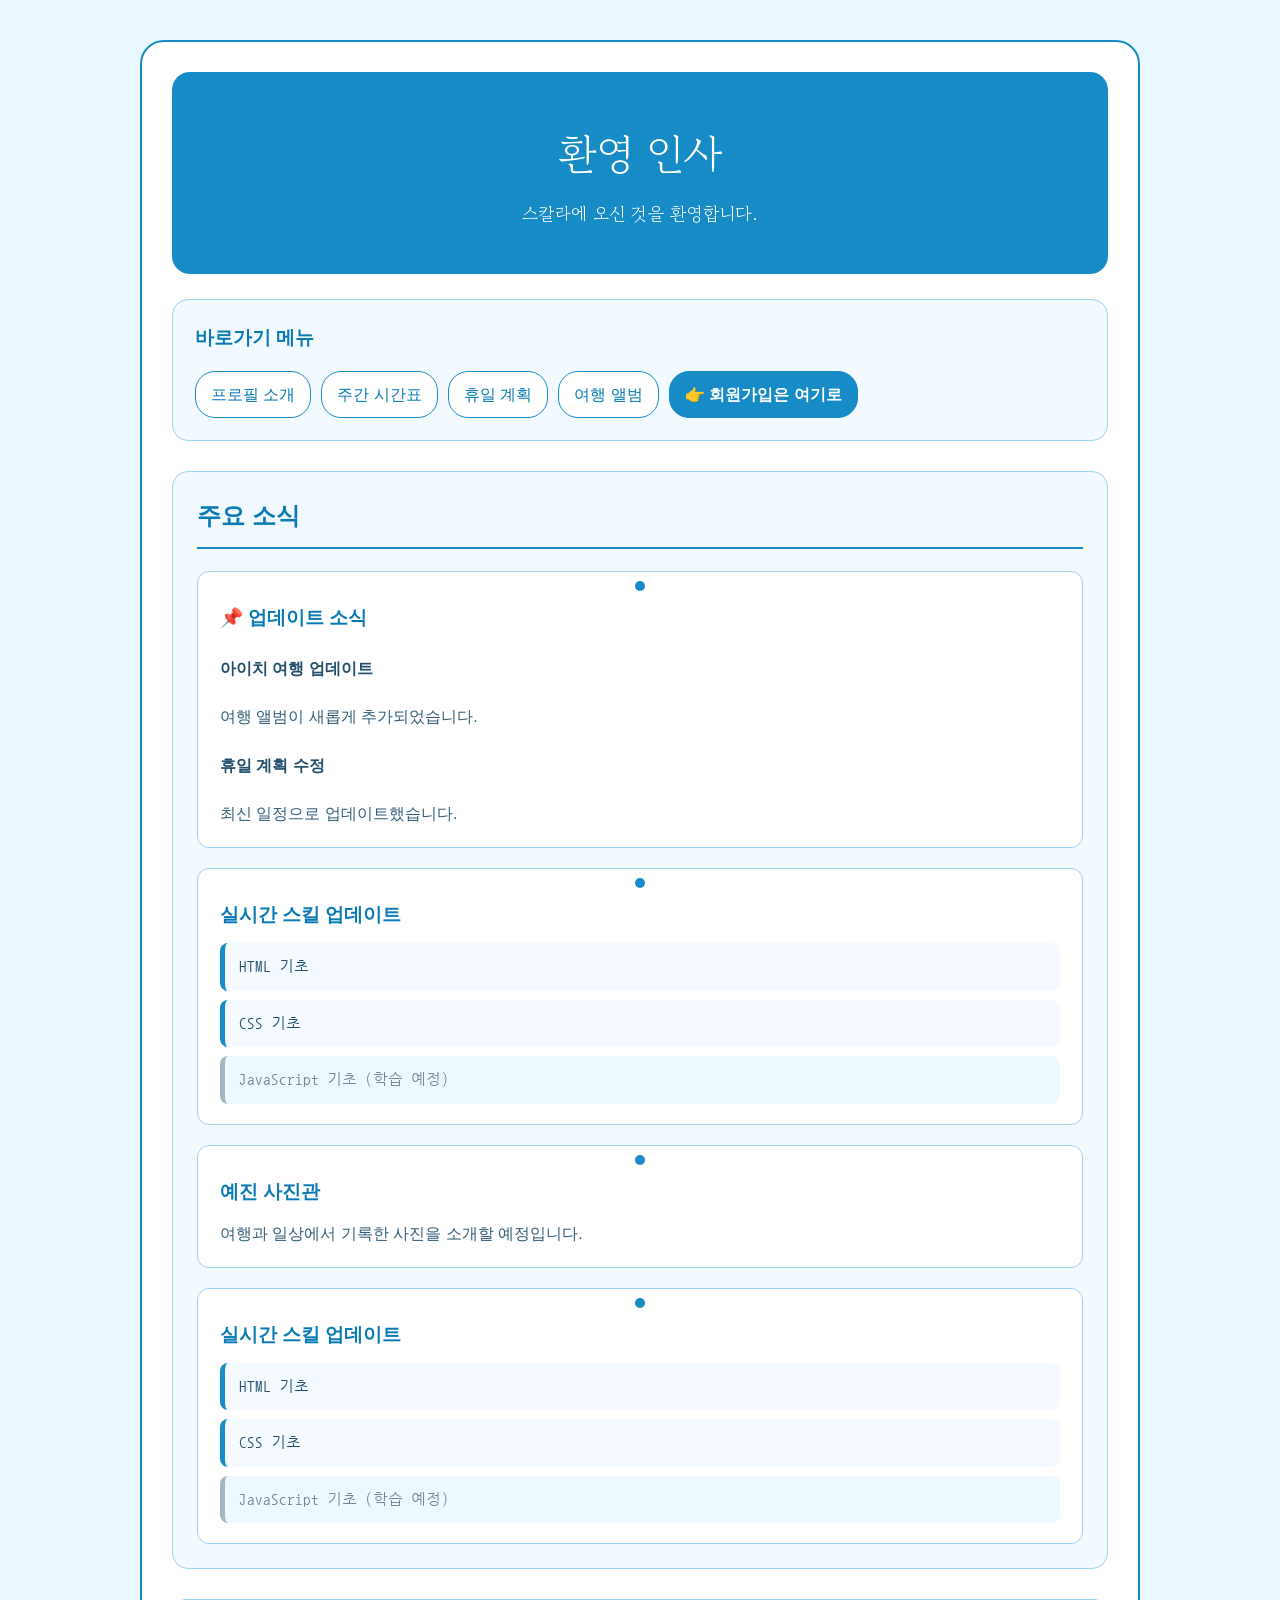
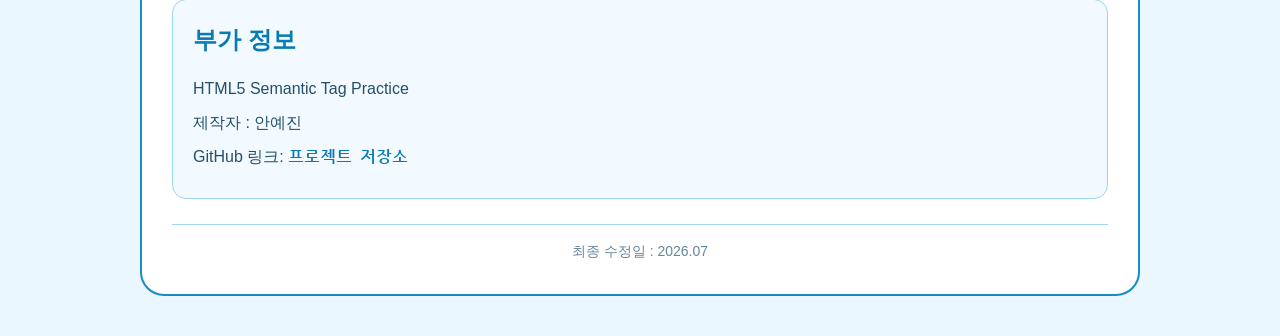
==== html/index.html @ b8d8ddfa "index, holiday css 적용했음" ====
<!DOCTYPE html>
<html lang="ko">
<head>
    <meta charset="UTF-8">
    <meta name="viewport" content="width=device-width, initial-scale=1.0">
    <title>Welcome SKALA</title>
    <link rel="preconnect" href="https://fonts.googleapis.com">
    <link rel="preconnect" href="https://fonts.gstatic.com" crossorigin>
    <link href="https://fonts.googleapis.com/css2?family=Gowun+Batang&family=Nanum+Gothic+Coding&display=swap" rel="stylesheet">
    <link rel="stylesheet" href="../css/style.css">
</head>
<body class="index-page">
    <div class="index-container">
    <header class="index-header">
        <h1>환영 인사</h1>
        <p class = "index-header-message">스칼라에 오신 것을 환영합니다.</p>
    </header>


    
    <nav class="index-navigation">
        <h3>바로가기 메뉴</h3>
            <ul class="index-menu-list">
                <li><a href="myProfile.html">프로필 소개</a></li>
                <li><a href="myClass.html">주간 시간표</a></li>
                <li><a href="myHoliday.html">휴일 계획</a></li>
                <li><a href="myTrip.html">여행 앨범</a></li>
                <li>
                    <a class="index-signup-link" href="signUp.html">
                        👉 회원가입은 여기로
                    </a>
                </li>
            </ul>
    </nav>



    <main class="index-main">
    <h2>주요 소식</h2>

    <section class="index-content-card">

        <h3>📌 업데이트 소식</h3>

        <div class="notice">
            <h4>아이치 여행 업데이트</h4>
            <p>여행 앨범이 새롭게 추가되었습니다.</p>
        </div>

        <div class="notice">
            <h4>휴일 계획 수정</h4>
            <p>최신 일정으로 업데이트했습니다.</p>
        </div>

    </section>

        <section class="index-content-card">
            <h3>실시간 스킬 업데이트</h3>

            <ul class="index-skill-list">
                <li>HTML 기초</li>
                <li>CSS 기초</li>
                <li class="not-yet">JavaScript 기초 (학습 예정)</li>
            </ul>
        </section>

        


        <section class="index-content-card">
            <h3>예진 사진관</h3>

            <p>
                여행과 일상에서 기록한 사진을 소개할 예정입니다.
            </p>

            <!-- 사진을 추가하려면 아래 코드를 사용할 수 있음 -->
            <!--
            <img
                class="index-gallery-image"
                src="../media/photo.jpg"
                alt="예진 사진관의 대표 사진"
            >
            -->
        </section>
        
        <section class="index-content-card">
            <h3> 실시간 스킬 업데이트 </h3>
            
            <ul class="index-skill-list">
                <li>HTML 기초</li>
                <li>CSS 기초</li>
                <li class="not-yet">JavaScript 기초 (학습 예정)</li>
            </ul>
        </section>

    </main>
    
    <aside class="index-aside">
        <h2>부가 정보</h2>

        <p>HTML5 Semantic Tag Practice</p>

        <p>제작자 : 안예진</p>

        <p>GitHub 링크: 
            <a
                class="index-github-link"
                href="#"
                target="_blank"
                rel="noopener noreferrer"
            >
                    프로젝트 저장소
            </a>
        </p>
    </aside>

    <footer class="index-footer">
        <p>최종 수정일 : 2026.07</p>
    </footer>
    </div>
</body>
</html>
---- css/style.css ----
/* ========================================
   기본 설정
======================================== */

* {
    box-sizing: border-box;
}

body {
    margin: 0;

    font-family: "Nanum Gothic", sans-serif;
    line-height: 1.7;
    color: #234f6b;

    background-color: #eaf7ff;
}


/* ========================================
   index.html
======================================== */

.index-page {
    padding: 40px 20px;
}


/* 전체 콘텐츠 영역 */

.index-container {
    width: 90%;
    max-width: 1000px;

    margin: 0 auto;
    padding: 30px;

    background-color: #ffffff;

    border: 2px solid #168bc5;
    border-radius: 24px;
}


/* ========================================
   상단 환영 영역
======================================== */

.index-header {
    margin-bottom: 25px;
    padding: 45px 20px;

    text-align: center;

    background-color: #168bc5;

    border-radius: 18px;
}


.index-header h1 {
    margin: 0 0 10px;

    font-family: "Gowun Batang", serif;
    font-size: 42px;
    font-weight: 400;
    color: #ffffff;
}


.index-header-message {
    margin: 0;

    font-family: "Gowun Batang", serif;
    font-size: 18px;
    color: #ffffff;
}


/* ========================================
   바로가기 메뉴
======================================== */

.index-navigation {
    margin-bottom: 30px;
    padding: 22px;

    background-color: #f2faff;

    border: 1px solid #9dd4ef;
    border-radius: 16px;
}


.index-navigation h3 {
    margin-top: 0;
    margin-bottom: 17px;

    color: #087ab5;
}


.index-menu-list {
    display: flex;
    flex-wrap: wrap;
    gap: 10px;

    margin: 0;
    padding: 0;

    list-style: none;
}


.index-menu-list a {
    display: inline-block;

    padding: 9px 15px;

    color: #087ab5;
    background-color: #ffffff;

    text-decoration: none;

    border: 1px solid #168bc5;
    border-radius: 20px;
}


.index-menu-list a:hover {
    color: #ffffff;
    background-color: #168bc5;
}


.index-menu-list .index-signup-link {
    color: #ffffff;
    background-color: #168bc5;

    font-weight: bold;
}


/* ========================================
   주요 소식 게시판
======================================== */

.index-main {
    margin-bottom: 30px;
    padding: 24px;

    background-color: #f2faff;

    border: 1px solid #9dd4ef;
    border-radius: 16px;
}


.index-main > h2 {
    margin-top: 0;
    margin-bottom: 22px;
    padding-bottom: 10px;

    color: #087ab5;

    border-bottom: 2px solid #168bc5;
}


/* 게시판에 붙인 메모지 */

.index-content-card {
    position: relative;

    margin-bottom: 20px;
    padding: 25px 22px 20px;

    background-color: #ffffff;

    border: 1px solid #9dd4ef;
    border-radius: 12px;
}


/* 메모지를 고정한 핀 */

.index-content-card::before {
    content: "";

    position: absolute;
    top: 9px;
    left: 50%;

    width: 10px;
    height: 10px;

    background-color: #168bc5;

    border-radius: 50%;

    transform: translateX(-50%);
}


.index-content-card:last-child {
    margin-bottom: 0;
}


.index-content-card h3 {
    margin-top: 5px;
    margin-bottom: 12px;

    color: #087ab5;
}


.index-content-card p {
    margin: 0;
    color: #355f78;
}


/* 업데이트 항목 */

.index-content-card p span {
    color: #087ab5;
    font-weight: bold;
}



.index-skill-list {
    margin: 0;
    padding: 0;

    list-style: none;
}


.index-skill-list li {
    margin-bottom: 9px;
    padding: 11px 14px;

    font-family: "Nanum Gothic Coding", monospace;
    font-size: 15px;
    color: #234f6b;

    background-color: #f4faff;

    border-left: 5px solid #168bc5;
    border-radius: 8px;
}


.index-skill-list li:last-child {
    margin-bottom: 0;
}



.index-skill-list .not-yet {
    color: #738997;
    background-color: #eef9ff;

    border-left-color: #a7b7c0;

    opacity: 1;
}




.index-aside {
    padding: 20px;

    background-color: #f2faff;

    border: 1px solid #9dd4ef;
    border-radius: 14px;
}


.index-aside h2 {
    margin-top: 0;
    margin-bottom: 14px;

    color: #087ab5;
}


.index-aside p {
    margin: 7px 0;
}


.index-github-link {
    color: #087ab5;

    font-family: "Nanum Gothic Coding", monospace;
    font-weight: bold;

    text-decoration: none;
}


.index-github-link:hover {
    text-decoration: underline;
}


/* ========================================
   하단 정보
======================================== */

.index-footer {
    margin-top: 25px;
    padding-top: 15px;

    text-align: center;
    color: #66879a;

    border-top: 1px solid #9dd4ef;
}


.index-footer p {
    margin: 0;
    font-size: 14px;
}


/* ========================================
   모바일 화면
======================================== */

@media (max-width: 650px) {
    .index-page {
        padding: 15px;
    }

    .index-container {
        width: 100%;
        padding: 18px;
    }

    .index-header {
        padding: 35px 15px;
    }

    .index-header h1 {
        font-size: 34px;
    }

    .index-menu-list {
        display: block;
    }

    .index-menu-list li {
        margin-bottom: 8px;
    }

    .index-menu-list li:last-child {
        margin-bottom: 0;
    }

    .index-menu-list a {
        display: block;
        text-align: center;
    }

    .index-main {
        padding: 17px;
    }

    .index-content-card {
        padding: 25px 17px 18px;
    }
}

/* 
여기서부터 Holiday 시작 */


/* ========================================
   myHoliday.html
======================================== */

.holiday-page {
    margin: 0;
    padding: 40px 20px;

    font-family: "Nanum Gothic", sans-serif;
    line-height: 1.7;
    color: #234f6b;

    background-color: #eaf7ff;
}


/* 전체 영역 */

.holiday-container {
    width: 90%;
    max-width: 900px;

    margin: 0 auto;
    padding: 30px;

    background-color: #ffffff;

    border: 2px solid #168bc5;
    border-radius: 24px;
}


/* 상단 제목 */

.holiday-header {
    margin-bottom: 25px;
    padding: 40px 25px;

    text-align: center;

    background-color: #168bc5;

    border-radius: 18px;
}


.holiday-header h1 {
    margin: 0 0 12px;

    font-family: "Gowun Batang", serif;
    font-size: 40px;
    font-weight: 400;
    color: #ffffff;
}


.holiday-header p {
    margin: 0;

    font-family: "Gowun Batang", serif;
    font-size: 17px;
    color: #ffffff;
}


/* 본문 */

.holiday-main {
    padding: 24px;

    background-color: #f2faff;

    border: 1px solid #9dd4ef;
    border-radius: 16px;
}


/* 시간대 카드 */

.holiday-card,
.holiday-meal,
.holiday-sleep {
    padding: 20px;

    background-color: #ffffff;

    border: 1px solid #9dd4ef;
    border-radius: 14px;
}


.holiday-card {
    border-left: 7px solid #168bc5;
}


.holiday-card h2,
.holiday-meal h2,
.holiday-sleep h2 {
    margin-top: 0;
    margin-bottom: 13px;

    color: #087ab5;
}


.holiday-card ul {
    margin-bottom: 0;
    padding-left: 24px;
}


.holiday-card li {
    margin-bottom: 6px;
}


.holiday-card li:last-child {
    margin-bottom: 0;
}


/* 식사 영역 */

.holiday-meal {
    background-color: #f8fcff;
    text-align: center;
}


.holiday-meal p {
    margin-bottom: 0;
}


/* mark 태그 */

.holiday-page mark {
    padding: 5px 10px;

    color: #075f91;
    background-color: #d8f1ff;

    border-radius: 8px;
}


/* 취침 영역 */

.holiday-sleep {
    border-left: 7px solid #75a9c8;
}


.holiday-sleep p {
    margin-bottom: 14px;
}


/* 메인 이동 링크 */

.holiday-navigation {
    margin-top: 25px;
    text-align: center;
}


.holiday-navigation a {
    display: inline-block;

    padding: 10px 18px;

    color: #087ab5;
    background-color: #ffffff;

    text-decoration: none;

    border: 1px solid #168bc5;
    border-radius: 20px;
}


.holiday-navigation a:hover {
    color: #ffffff;
    background-color: #168bc5;
}


/* 하단 */

.holiday-footer {
    margin-top: 25px;
    padding-top: 15px;

    text-align: center;
    color: #66879a;

    border-top: 1px solid #9dd4ef;
}


.holiday-footer p {
    margin: 0;
    font-size: 14px;
}


/* 작은 화면 */

@media (max-width: 650px) {
    .holiday-page {
        padding: 15px;
    }

    .holiday-container {
        width: 100%;
        padding: 18px;
    }

    .holiday-header {
        padding: 32px 18px;
    }

    .holiday-header h1 {
        font-size: 32px;
    }

    .holiday-main {
        padding: 17px;
    }
}
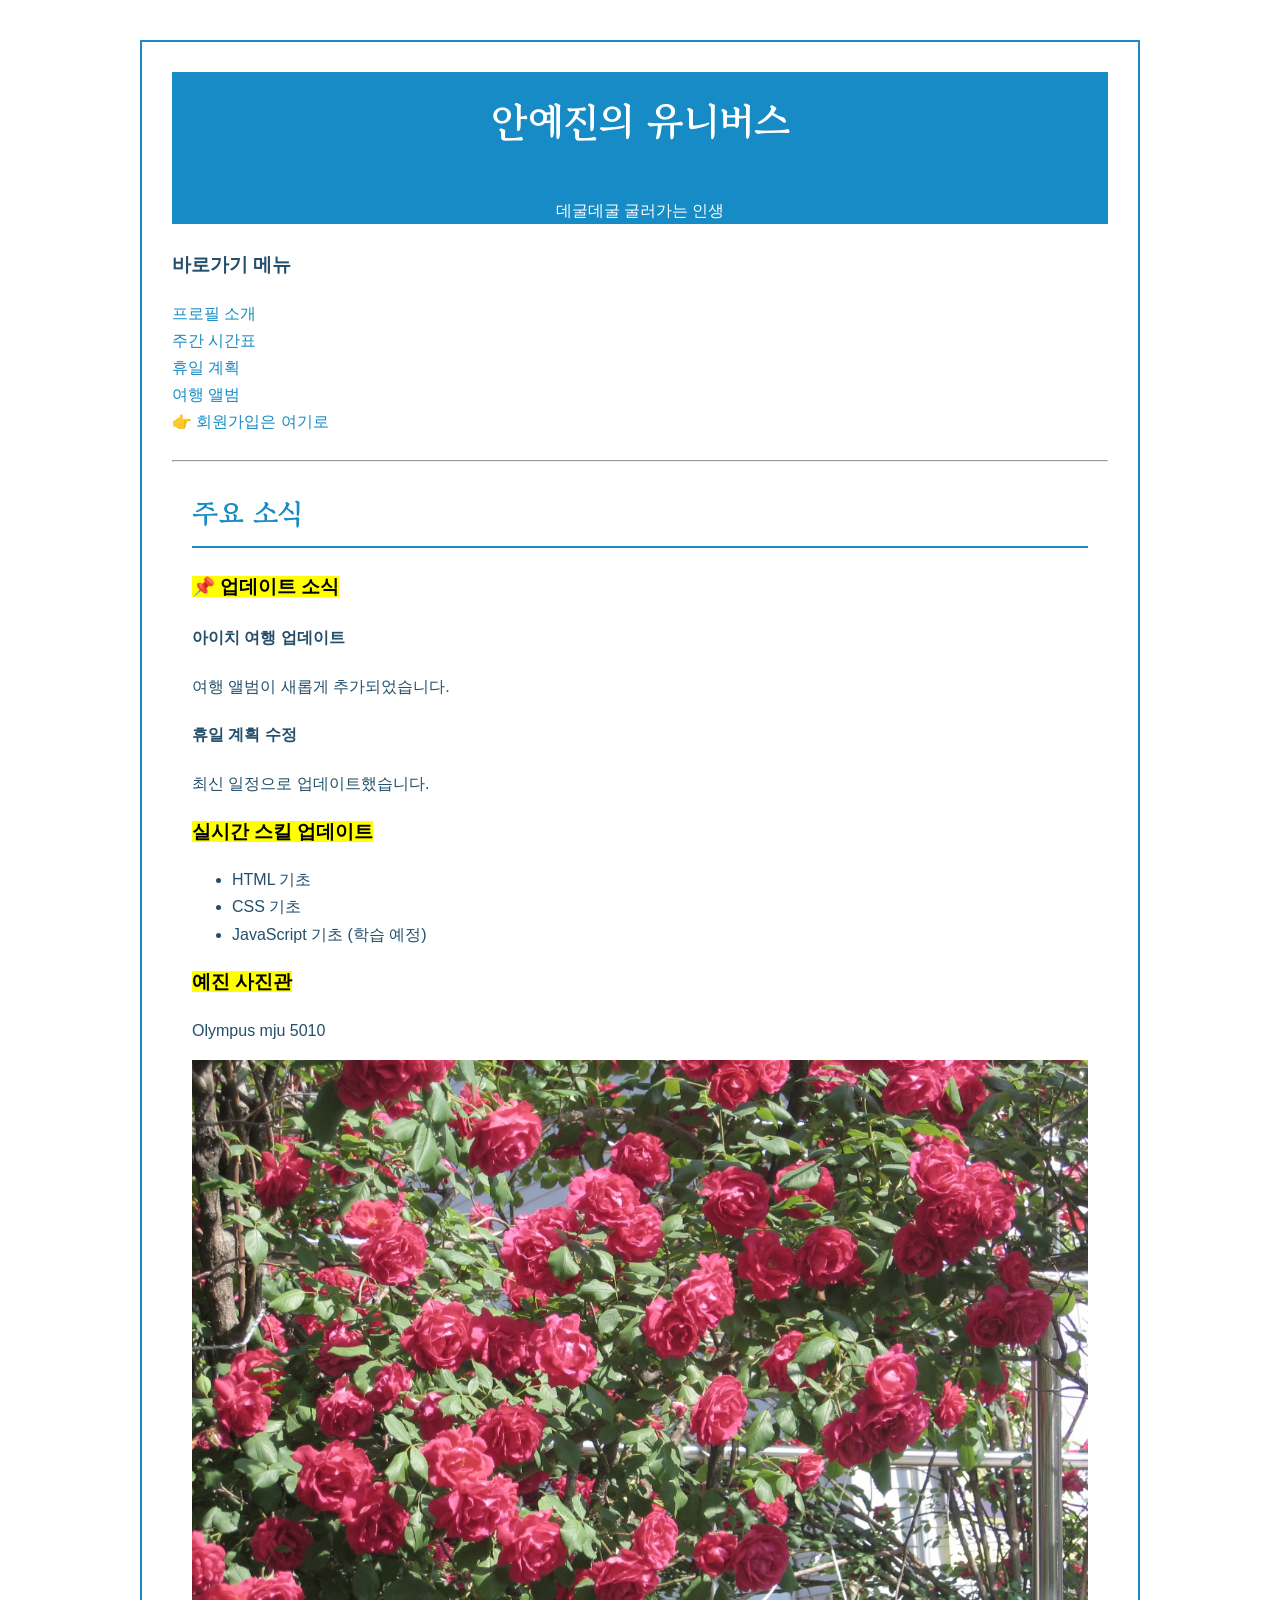
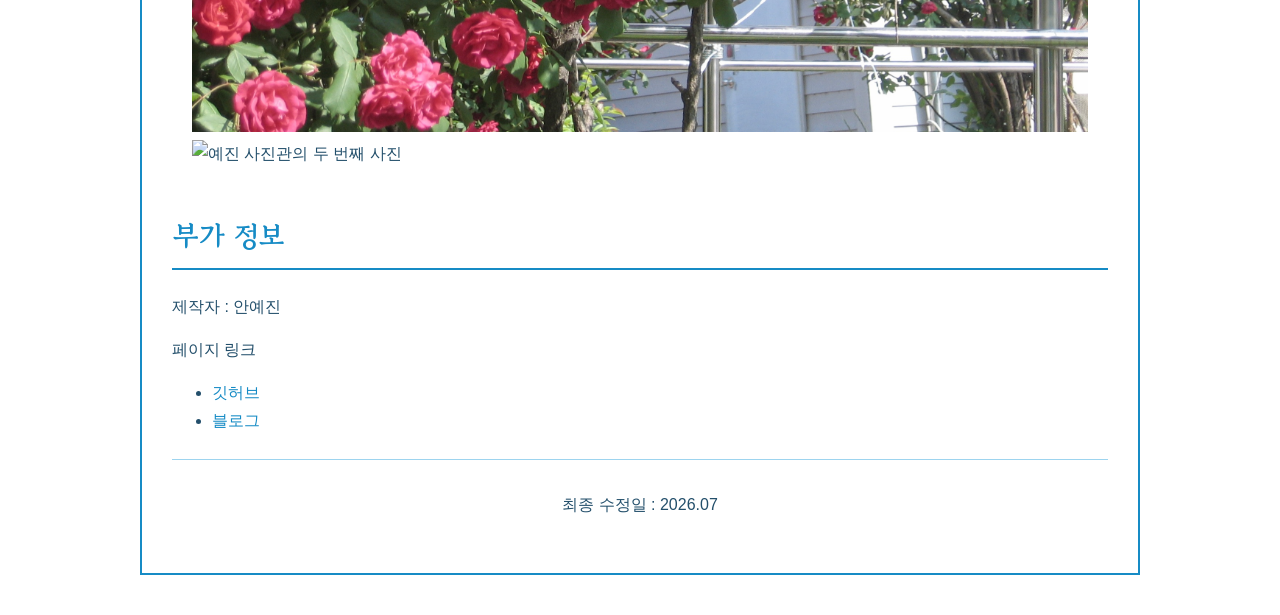
==== commit 8c8268a6: "css 반쯤 제거, html 파일 완료" ====
--- a/html/index.html
+++ b/html/index.html
@@ -3,121 +3,97 @@
 <head>
     <meta charset="UTF-8">
     <meta name="viewport" content="width=device-width, initial-scale=1.0">
-    <title>Welcome SKALA</title>
+    <title>홈페이지</title>
     <link rel="preconnect" href="https://fonts.googleapis.com">
     <link rel="preconnect" href="https://fonts.gstatic.com" crossorigin>
     <link href="https://fonts.googleapis.com/css2?family=Gowun+Batang&family=Nanum+Gothic+Coding&display=swap" rel="stylesheet">
     <link rel="stylesheet" href="../css/style.css">
 </head>
-<body class="index-page">
-    <div class="index-container">
-    <header class="index-header">
-        <h1>환영 인사</h1>
-        <p class = "index-header-message">스칼라에 오신 것을 환영합니다.</p>
-    </header>
 
 
-    
-    <nav class="index-navigation">
+<body class="page">
+    <div class="container">
+
+        <header class="header">
+            <h1>안예진의 유니버스</h1>
+            <p>데굴데굴 굴러가는 인생</p>
+        </header>
+
+    <nav class="navigation">
         <h3>바로가기 메뉴</h3>
-            <ul class="index-menu-list">
-                <li><a href="myProfile.html">프로필 소개</a></li>
-                <li><a href="myClass.html">주간 시간표</a></li>
-                <li><a href="myHoliday.html">휴일 계획</a></li>
-                <li><a href="myTrip.html">여행 앨범</a></li>
-                <li>
-                    <a class="index-signup-link" href="signUp.html">
-                        👉 회원가입은 여기로
-                    </a>
-                </li>
-            </ul>
+                <a href="myProfile.html">프로필 소개</a><br>
+                <a href="myClass.html">주간 시간표</a><br>
+                <a href="myHoliday.html">휴일 계획</a><br>
+                <a href="myTrip.html">여행 앨범</a><br>
+                <a href="signUp.html">👉 회원가입은 여기로</a>
     </nav>
 
+    <hr>
 
+    <main class="main-content">
+        <h2>주요 소식</h2>
 
-    <main class="index-main">
-    <h2>주요 소식</h2>
+        <section class="content-card">
+            <h3><mark>📌 업데이트 소식</mark></h3>
 
-    <section class="index-content-card">
+            <div class="notice">
+                <h4>아이치 여행 업데이트</h4>
+                <p>여행 앨범이 새롭게 추가되었습니다.</p>
+            </div>
 
-        <h3>📌 업데이트 소식</h3>
+            <div class="notice">
+                <h4>휴일 계획 수정</h4>
+                <p>최신 일정으로 업데이트했습니다.</p>
+            </div>
+        </section>
 
-        <div class="notice">
-            <h4>아이치 여행 업데이트</h4>
-            <p>여행 앨범이 새롭게 추가되었습니다.</p>
-        </div>
+        <section class="content-card">
+            <h3><mark>실시간 스킬 업데이트</mark></h3>
 
-        <div class="notice">
-            <h4>휴일 계획 수정</h4>
-            <p>최신 일정으로 업데이트했습니다.</p>
-        </div>
-
-    </section>
-
-        <section class="index-content-card">
-            <h3>실시간 스킬 업데이트</h3>
-
-            <ul class="index-skill-list">
+            <ul class="skill-list">
                 <li>HTML 기초</li>
                 <li>CSS 기초</li>
                 <li class="not-yet">JavaScript 기초 (학습 예정)</li>
             </ul>
         </section>
 
-        
+        <section class="content-card">
+            <h3><mark>예진 사진관</mark></h3>
+            <p>Olympus mju 5010</p>
+                <div class="gallery">
+                    <img
+                        class="gallery-image"
+                        src="../media/사진관 (1).JPG"
+                        alt="예진 사진관의 첫 번째 사진"
+                    >
 
+                    <img
+                        class="gallery-image"
+                        src="../media/사진관 (2).JPG"
+                        alt="예진 사진관의 두 번째 사진"
+                    >
+                </div>
+                
+            </section>
+        </main>
+    
+        <aside class="aside">
+            <h2>부가 정보</h2>
 
-        <section class="index-content-card">
-            <h3>예진 사진관</h3>
+            <p>제작자 : 안예진</p>
 
-            <p>
-                여행과 일상에서 기록한 사진을 소개할 예정입니다.
-            </p>
+            <p>페이지 링크</p>
+            <ul>
+                <li><a href="https://github.com/yejin-ahn-pixel"> 깃허브</a></li>
+                <li><a href="https://github.com/yejin-ahn-pixel"> 블로그</a></li>
+            </ul>
+                
+        </aside>
 
-            <!-- 사진을 추가하려면 아래 코드를 사용할 수 있음 -->
-            <!--
-            <img
-                class="index-gallery-image"
-                src="../media/photo.jpg"
-                alt="예진 사진관의 대표 사진"
-            >
-            -->
-        </section>
-        
-        <section class="index-content-card">
-            <h3> 실시간 스킬 업데이트 </h3>
-            
-            <ul class="index-skill-list">
-                <li>HTML 기초</li>
-                <li>CSS 기초</li>
-                <li class="not-yet">JavaScript 기초 (학습 예정)</li>
-            </ul>
-        </section>
+        <footer>
+            <p>최종 수정일 : 2026.07</p>
+        </footer>
 
-    </main>
-    
-    <aside class="index-aside">
-        <h2>부가 정보</h2>
-
-        <p>HTML5 Semantic Tag Practice</p>
-
-        <p>제작자 : 안예진</p>
-
-        <p>GitHub 링크: 
-            <a
-                class="index-github-link"
-                href="#"
-                target="_blank"
-                rel="noopener noreferrer"
-            >
-                    프로젝트 저장소
-            </a>
-        </p>
-    </aside>
-
-    <footer class="index-footer">
-        <p>최종 수정일 : 2026.07</p>
-    </footer>
     </div>
 </body>
 </html>
--- a/css/style.css
+++ b/css/style.css
@@ -1,5 +1,5 @@
 /* ========================================
-   기본 설정
+   전체 기본 설정
 ======================================== */
 
 * {
@@ -8,27 +8,61 @@
 
 body {
     margin: 0;
+    padding: 40px 20px;
 
     font-family: "Nanum Gothic", sans-serif;
     line-height: 1.7;
     color: #234f6b;
-
-    background-color: #eaf7ff;
 }
 
 
 /* ========================================
-   index.html
+   제목
 ======================================== */
 
-.index-page {
-    padding: 40px 20px;
+h1 {
+    margin-top: 0;
+    padding: 15px;
+
+    font-family: "Gowun Batang", serif;
+    font-size: 40px;
+    color: #ffffff;
+
+    background-color: #168bc5;
+
+}
+
+h2 {
+    margin-top: 0;
+    padding-bottom: 8px;
+
+    font-family: "Gowun Batang", serif;
+    font-size: 28px;
+    color: #168bc5;
+
+    border-bottom: 2px solid #168bc5;
 }
 
 
-/* 전체 콘텐츠 영역 */
+/* ========================================
+   링크
+======================================== */
 
-.index-container {
+a {
+    color: #168bc5;
+    text-decoration: none;
+}
+
+a:hover {
+    text-decoration: underline;
+}
+
+
+/* ========================================
+   전체 콘텐츠 박스
+======================================== */
+
+.container {
     width: 90%;
     max-width: 1000px;
 
@@ -38,578 +72,44 @@
     background-color: #ffffff;
 
     border: 2px solid #168bc5;
-    border-radius: 24px;
 }
 
 
 /* ========================================
-   상단 환영 영역
+   공통 영역
 ======================================== */
 
-.index-header {
+header,
+main,
+nav,
+aside,
+footer {
     margin-bottom: 25px;
-    padding: 45px 20px;
-
-    text-align: center;
-
-    background-color: #168bc5;
-
-    border-radius: 18px;
 }
 
-
-.index-header h1 {
-    margin: 0 0 10px;
-
-    font-family: "Gowun Batang", serif;
-    font-size: 42px;
-    font-weight: 400;
+header {
     color: #ffffff;
-}
-
-
-.index-header-message {
-    margin: 0;
-
-    font-family: "Gowun Batang", serif;
-    font-size: 18px;
-    color: #ffffff;
-}
-
-
-/* ========================================
-   바로가기 메뉴
-======================================== */
-
-.index-navigation {
-    margin-bottom: 30px;
-    padding: 22px;
-
-    background-color: #f2faff;
-
-    border: 1px solid #9dd4ef;
-    border-radius: 16px;
-}
-
-
-.index-navigation h3 {
-    margin-top: 0;
-    margin-bottom: 17px;
-
-    color: #087ab5;
-}
-
-
-.index-menu-list {
-    display: flex;
-    flex-wrap: wrap;
-    gap: 10px;
-
-    margin: 0;
-    padding: 0;
-
-    list-style: none;
-}
-
-
-.index-menu-list a {
-    display: inline-block;
-
-    padding: 9px 15px;
-
-    color: #087ab5;
-    background-color: #ffffff;
-
-    text-decoration: none;
-
-    border: 1px solid #168bc5;
-    border-radius: 20px;
-}
-
-
-.index-menu-list a:hover {
-    color: #ffffff;
+    text-align: center;
     background-color: #168bc5;
 }
 
-
-.index-menu-list .index-signup-link {
-    color: #ffffff;
-    background-color: #168bc5;
-
-    font-weight: bold;
+main {
+    padding: 20px;
 }
 
-
-/* ========================================
-   주요 소식 게시판
-======================================== */
-
-.index-main {
-    margin-bottom: 30px;
-    padding: 24px;
-
-    background-color: #f2faff;
-
-    border: 1px solid #9dd4ef;
-    border-radius: 16px;
-}
-
-
-.index-main > h2 {
-    margin-top: 0;
-    margin-bottom: 22px;
-    padding-bottom: 10px;
-
-    color: #087ab5;
-
-    border-bottom: 2px solid #168bc5;
-}
-
-
-/* 게시판에 붙인 메모지 */
-
-.index-content-card {
-    position: relative;
-
-    margin-bottom: 20px;
-    padding: 25px 22px 20px;
-
-    background-color: #ffffff;
-
-    border: 1px solid #9dd4ef;
-    border-radius: 12px;
-}
-
-
-/* 메모지를 고정한 핀 */
-
-.index-content-card::before {
-    content: "";
-
-    position: absolute;
-    top: 9px;
-    left: 50%;
-
-    width: 10px;
-    height: 10px;
-
-    background-color: #168bc5;
-
-    border-radius: 50%;
-
-    transform: translateX(-50%);
-}
-
-
-.index-content-card:last-child {
-    margin-bottom: 0;
-}
-
-
-.index-content-card h3 {
-    margin-top: 5px;
-    margin-bottom: 12px;
-
-    color: #087ab5;
-}
-
-
-.index-content-card p {
-    margin: 0;
-    color: #355f78;
-}
-
-
-/* 업데이트 항목 */
-
-.index-content-card p span {
-    color: #087ab5;
-    font-weight: bold;
-}
-
-
-
-.index-skill-list {
-    margin: 0;
-    padding: 0;
-
-    list-style: none;
-}
-
-
-.index-skill-list li {
-    margin-bottom: 9px;
-    padding: 11px 14px;
-
-    font-family: "Nanum Gothic Coding", monospace;
-    font-size: 15px;
-    color: #234f6b;
-
-    background-color: #f4faff;
-
-    border-left: 5px solid #168bc5;
-    border-radius: 8px;
-}
-
-
-.index-skill-list li:last-child {
-    margin-bottom: 0;
-}
-
-
-
-.index-skill-list .not-yet {
-    color: #738997;
-    background-color: #eef9ff;
-
-    border-left-color: #a7b7c0;
-
-    opacity: 1;
-}
-
-
-
-
-.index-aside {
-    padding: 20px;
-
-    background-color: #f2faff;
-
-    border: 1px solid #9dd4ef;
-    border-radius: 14px;
-}
-
-
-.index-aside h2 {
-    margin-top: 0;
-    margin-bottom: 14px;
-
-    color: #087ab5;
-}
-
-
-.index-aside p {
-    margin: 7px 0;
-}
-
-
-.index-github-link {
-    color: #087ab5;
-
-    font-family: "Nanum Gothic Coding", monospace;
-    font-weight: bold;
-
-    text-decoration: none;
-}
-
-
-.index-github-link:hover {
-    text-decoration: underline;
-}
-
-
-/* ========================================
-   하단 정보
-======================================== */
-
-.index-footer {
-    margin-top: 25px;
+footer {
     padding-top: 15px;
 
     text-align: center;
-    color: #66879a;
 
     border-top: 1px solid #9dd4ef;
 }
 
 
-.index-footer p {
-    margin: 0;
-    font-size: 14px;
-}
-
-
 /* ========================================
-   모바일 화면
+   이미지
 ======================================== */
 
-@media (max-width: 650px) {
-    .index-page {
-        padding: 15px;
-    }
-
-    .index-container {
-        width: 100%;
-        padding: 18px;
-    }
-
-    .index-header {
-        padding: 35px 15px;
-    }
-
-    .index-header h1 {
-        font-size: 34px;
-    }
-
-    .index-menu-list {
-        display: block;
-    }
-
-    .index-menu-list li {
-        margin-bottom: 8px;
-    }
-
-    .index-menu-list li:last-child {
-        margin-bottom: 0;
-    }
-
-    .index-menu-list a {
-        display: block;
-        text-align: center;
-    }
-
-    .index-main {
-        padding: 17px;
-    }
-
-    .index-content-card {
-        padding: 25px 17px 18px;
-    }
-}
-
-/* 
-여기서부터 Holiday 시작 */
-
-
-/* ========================================
-   myHoliday.html
-======================================== */
-
-.holiday-page {
-    margin: 0;
-    padding: 40px 20px;
-
-    font-family: "Nanum Gothic", sans-serif;
-    line-height: 1.7;
-    color: #234f6b;
-
-    background-color: #eaf7ff;
-}
-
-
-/* 전체 영역 */
-
-.holiday-container {
-    width: 90%;
-    max-width: 900px;
-
-    margin: 0 auto;
-    padding: 30px;
-
-    background-color: #ffffff;
-
-    border: 2px solid #168bc5;
-    border-radius: 24px;
-}
-
-
-/* 상단 제목 */
-
-.holiday-header {
-    margin-bottom: 25px;
-    padding: 40px 25px;
-
-    text-align: center;
-
-    background-color: #168bc5;
-
-    border-radius: 18px;
-}
-
-
-.holiday-header h1 {
-    margin: 0 0 12px;
-
-    font-family: "Gowun Batang", serif;
-    font-size: 40px;
-    font-weight: 400;
-    color: #ffffff;
-}
-
-
-.holiday-header p {
-    margin: 0;
-
-    font-family: "Gowun Batang", serif;
-    font-size: 17px;
-    color: #ffffff;
-}
-
-
-/* 본문 */
-
-.holiday-main {
-    padding: 24px;
-
-    background-color: #f2faff;
-
-    border: 1px solid #9dd4ef;
-    border-radius: 16px;
-}
-
-
-/* 시간대 카드 */
-
-.holiday-card,
-.holiday-meal,
-.holiday-sleep {
-    padding: 20px;
-
-    background-color: #ffffff;
-
-    border: 1px solid #9dd4ef;
-    border-radius: 14px;
-}
-
-
-.holiday-card {
-    border-left: 7px solid #168bc5;
-}
-
-
-.holiday-card h2,
-.holiday-meal h2,
-.holiday-sleep h2 {
-    margin-top: 0;
-    margin-bottom: 13px;
-
-    color: #087ab5;
-}
-
-
-.holiday-card ul {
-    margin-bottom: 0;
-    padding-left: 24px;
-}
-
-
-.holiday-card li {
-    margin-bottom: 6px;
-}
-
-
-.holiday-card li:last-child {
-    margin-bottom: 0;
-}
-
-
-/* 식사 영역 */
-
-.holiday-meal {
-    background-color: #f8fcff;
-    text-align: center;
-}
-
-
-.holiday-meal p {
-    margin-bottom: 0;
-}
-
-
-/* mark 태그 */
-
-.holiday-page mark {
-    padding: 5px 10px;
-
-    color: #075f91;
-    background-color: #d8f1ff;
-
-    border-radius: 8px;
-}
-
-
-/* 취침 영역 */
-
-.holiday-sleep {
-    border-left: 7px solid #75a9c8;
-}
-
-
-.holiday-sleep p {
-    margin-bottom: 14px;
-}
-
-
-/* 메인 이동 링크 */
-
-.holiday-navigation {
-    margin-top: 25px;
-    text-align: center;
-}
-
-
-.holiday-navigation a {
-    display: inline-block;
-
-    padding: 10px 18px;
-
-    color: #087ab5;
-    background-color: #ffffff;
-
-    text-decoration: none;
-
-    border: 1px solid #168bc5;
-    border-radius: 20px;
-}
-
-
-.holiday-navigation a:hover {
-    color: #ffffff;
-    background-color: #168bc5;
-}
-
-
-/* 하단 */
-
-.holiday-footer {
-    margin-top: 25px;
-    padding-top: 15px;
-
-    text-align: center;
-    color: #66879a;
-
-    border-top: 1px solid #9dd4ef;
-}
-
-
-.holiday-footer p {
-    margin: 0;
-    font-size: 14px;
-}
-
-
-/* 작은 화면 */
-
-@media (max-width: 650px) {
-    .holiday-page {
-        padding: 15px;
-    }
-
-    .holiday-container {
-        width: 100%;
-        padding: 18px;
-    }
-
-    .holiday-header {
-        padding: 32px 18px;
-    }
-
-    .holiday-header h1 {
-        font-size: 32px;
-    }
-
-    .holiday-main {
-        padding: 17px;
-    }
+img {
+    max-width: 100%;
 }
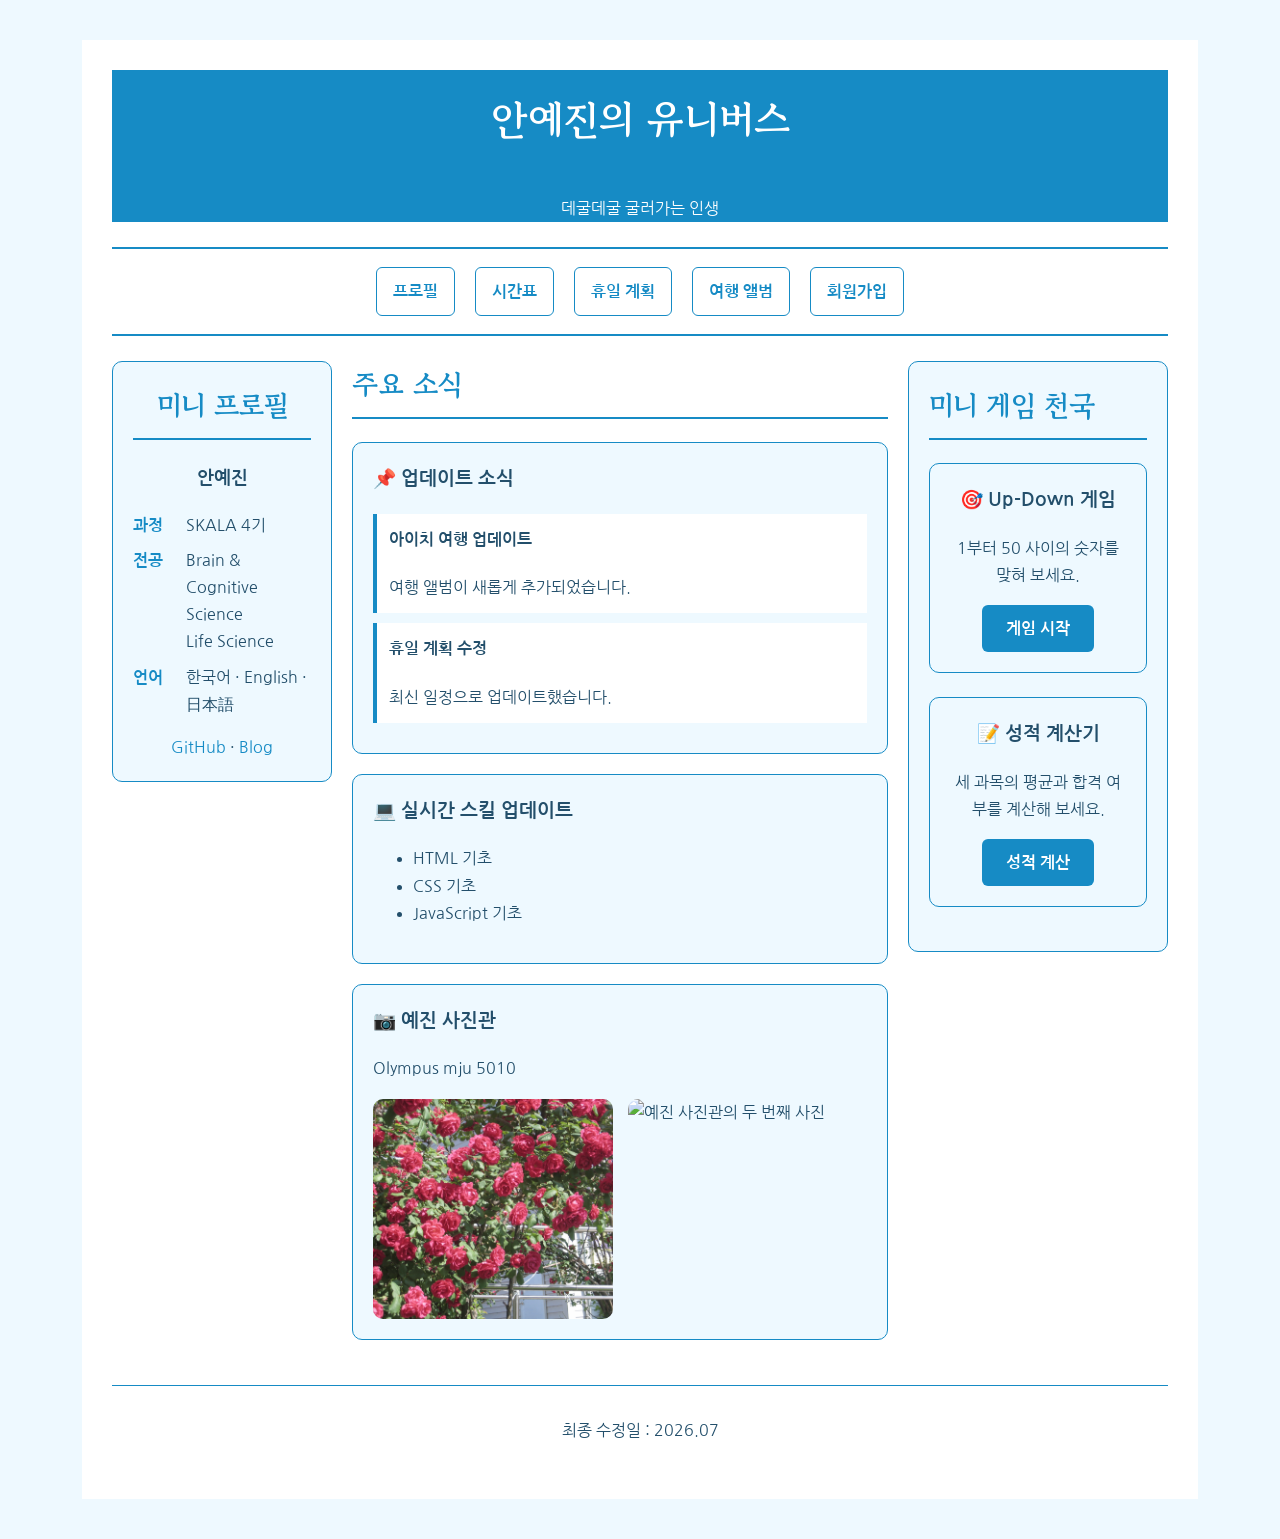
==== commit 3cbf5ee0: "css 얼추 정리, 아직 게임 구현과 일부 페이지 남아있음" ====
--- a/html/index.html
+++ b/html/index.html
@@ -6,94 +6,117 @@
     <title>홈페이지</title>
     <link rel="preconnect" href="https://fonts.googleapis.com">
     <link rel="preconnect" href="https://fonts.gstatic.com" crossorigin>
-    <link href="https://fonts.googleapis.com/css2?family=Gowun+Batang&family=Nanum+Gothic+Coding&display=swap" rel="stylesheet">
+    <link href="https://fonts.googleapis.com/css2?family=Gowun+Batang&family=Nanum+Gothic:wght@400;700&display=swap" rel="stylesheet">
     <link rel="stylesheet" href="../css/style.css">
+    <script src="../script/upDown.js" defer></script>
+    <script src="../script/grade.js" defer></script>
 </head>
 
 
-<body class="page">
-    <div class="container">
-
-        <header class="header">
+<body>
+    <div class="home-page">
+        <header class="home-header">
             <h1>안예진의 유니버스</h1>
             <p>데굴데굴 굴러가는 인생</p>
         </header>
 
-    <nav class="navigation">
-        <h3>바로가기 메뉴</h3>
-                <a href="myProfile.html">프로필 소개</a><br>
-                <a href="myClass.html">주간 시간표</a><br>
-                <a href="myHoliday.html">휴일 계획</a><br>
-                <a href="myTrip.html">여행 앨범</a><br>
-                <a href="signUp.html">👉 회원가입은 여기로</a>
-    </nav>
+        <nav class="home-navigation" aria-label="주요 메뉴">
+            <a href="myProfile.html">프로필</a>
+            <a href="myClass.html">시간표</a>
+            <a href="myHoliday.html">휴일 계획</a>
+            <a href="myTrip.html">여행 앨범</a>
+            <a href="signUp.html">회원가입</a>
+        </nav>
 
-    <hr>
+        <div class="home-layout">
+            <aside class="home-sidebar">
+                <section class="home-profile">
+                    <h2>미니 프로필</h2>
+                    <p class="profile-name"><strong>안예진</strong></p>
 
-    <main class="main-content">
-        <h2>주요 소식</h2>
+                    <dl class="mini-profile-info">
+                        <dt>과정</dt>
+                        <dd>SKALA 4기</dd>
 
-        <section class="content-card">
-            <h3><mark>📌 업데이트 소식</mark></h3>
+                        <dt>전공</dt>
+                        <dd>Brain &amp; Cognitive Science<br>Life Science</dd>
 
-            <div class="notice">
-                <h4>아이치 여행 업데이트</h4>
-                <p>여행 앨범이 새롭게 추가되었습니다.</p>
-            </div>
+                        <dt>언어</dt>
+                        <dd>한국어 · English · 日本語</dd>
+                    </dl>
 
-            <div class="notice">
-                <h4>휴일 계획 수정</h4>
-                <p>최신 일정으로 업데이트했습니다.</p>
-            </div>
-        </section>
+                    <p class="profile-links">
+                        <a href="https://github.com/yejin-ahn-pixel">GitHub</a>
+                        ·
+                        <a href="https://infobox71443.tistory.com">Blog</a>
+                    </p>
+                </section>
+            </aside>
 
-        <section class="content-card">
-            <h3><mark>실시간 스킬 업데이트</mark></h3>
+            <main class="home-main">
+                <h2>주요 소식</h2>
 
-            <ul class="skill-list">
-                <li>HTML 기초</li>
-                <li>CSS 기초</li>
-                <li class="not-yet">JavaScript 기초 (학습 예정)</li>
-            </ul>
-        </section>
+                <section class="home-card">
+                    <h3>📌 업데이트 소식</h3>
 
-        <section class="content-card">
-            <h3><mark>예진 사진관</mark></h3>
-            <p>Olympus mju 5010</p>
-                <div class="gallery">
-                    <img
-                        class="gallery-image"
-                        src="../media/사진관 (1).JPG"
-                        alt="예진 사진관의 첫 번째 사진"
-                    >
+                    <div class="notice">
+                        <h4>아이치 여행 업데이트</h4>
+                        <p>여행 앨범이 새롭게 추가되었습니다.</p>
+                    </div>
 
-                    <img
-                        class="gallery-image"
-                        src="../media/사진관 (2).JPG"
-                        alt="예진 사진관의 두 번째 사진"
-                    >
-                </div>
-                
-            </section>
-        </main>
-    
-        <aside class="aside">
-            <h2>부가 정보</h2>
+                    <div class="notice">
+                        <h4>휴일 계획 수정</h4>
+                        <p>최신 일정으로 업데이트했습니다.</p>
+                    </div>
+                </section>
 
-            <p>제작자 : 안예진</p>
+                <section class="home-card">
+                    <h3>💻 실시간 스킬 업데이트</h3>
+                    <ul class="skill-list">
+                        <li>HTML 기초</li>
+                        <li>CSS 기초</li>
+                        <li>JavaScript 기초</li>
+                    </ul>
+                </section>
 
-            <p>페이지 링크</p>
-            <ul>
-                <li><a href="https://github.com/yejin-ahn-pixel"> 깃허브</a></li>
-                <li><a href="https://github.com/yejin-ahn-pixel"> 블로그</a></li>
-            </ul>
-                
-        </aside>
+                <section class="home-card">
+                    <h3>📷 예진 사진관</h3>
+                    <p>Olympus mju 5010</p>
+                    <div class="gallery">
+                        <img
+                            class="gallery-image"
+                            src="../media/사진관 (1).JPG"
+                            alt="예진 사진관의 첫 번째 사진"
+                        >
+
+                        <img
+                            class="gallery-image"
+                            src="../media/사진관 (2).JPG"
+                            alt="예진 사진관의 두 번째 사진"
+                        >
+                    </div>
+                </section>
+            </main>
+
+            <aside class="home-sidebar">
+                <h2>미니 게임 천국</h2>
+                <section class="practice-card" aria-labelledby="up-down-title">
+                    <h3 id="up-down-title">🎯 Up-Down 게임</h3>
+                    <p>1부터 50 사이의 숫자를 맞혀 보세요.</p>
+                    <button id="up-down-start" type="button">게임 시작</button>
+                </section>
+
+                <section class="practice-card" aria-labelledby="grade-title">
+                    <h3 id="grade-title">📝 성적 계산기</h3>
+                    <p>세 과목의 평균과 합격 여부를 계산해 보세요.</p>
+                    <button id="grade-start" type="button">성적 계산</button>
+                </section>
+            </aside>
+        </div>
 
         <footer>
             <p>최종 수정일 : 2026.07</p>
         </footer>
-
     </div>
 </body>
-</html>+</html>
--- a/css/style.css
+++ b/css/style.css
@@ -13,6 +13,7 @@
     font-family: "Nanum Gothic", sans-serif;
     line-height: 1.7;
     color: #234f6b;
+    background-color: #eef9ff;
 }
 
 
@@ -102,7 +103,27 @@
 
     text-align: center;
 
-    border-top: 1px solid #9dd4ef;
+    border-top: 1px solid #168bc5;
+}
+
+.bottom-navigation {
+    margin-top: 25px;
+    text-align: center;
+}
+
+.bottom-navigation a {
+    display: inline-block;
+    padding: 10px 20px;
+
+    color: #ffffff;
+    background-color: #168bc5;
+    border: 1px solid #168bc5;
+    border-radius: 6px;
+}
+
+.bottom-navigation a:hover {
+    text-decoration: none;
+    background-color: #234f6b;
 }
 
 
@@ -112,4 +133,371 @@
 
 img {
     max-width: 100%;
-}+}
+
+
+/* JS 게임 실습 카드 */
+
+.practice-card {
+    margin-bottom: 24px;
+    padding: 20px;
+
+    text-align: center;
+    background-color: #eef9ff;
+
+    border: 1px solid #168bc5;
+    border-radius: 10px;
+}
+
+.practice-card h3 {
+    margin-top: 0;
+}
+
+.practice-card button {
+    padding: 10px 24px;
+
+    font: inherit;
+    font-weight: bold;
+    color: #ffffff;
+    cursor: pointer;
+    background-color: #168bc5;
+
+    border: 0;
+    border-radius: 6px;
+}
+
+.practice-card button:hover,
+.practice-card button:focus-visible {
+    background-color: #234f6b;
+}
+
+/* 여행 앨범 이미지 카드 스타일 */
+.trip-list {
+    display: grid;
+    grid-template-columns: repeat(auto-fit, minmax(220px, 1fr));
+    gap: 20px;
+
+    margin: 20px 0;
+}
+
+.trip-card,
+.video-card {
+    margin: 0;
+    padding: 10px;
+
+    background-color: #eef9ff;
+    border: 1px solid #168bc5;
+    border-radius: 10px;
+
+    transition: transform 0.2s;
+}
+
+.trip-card:hover,
+.video-card:hover {
+    transform: scale(1.03);
+}
+
+.trip-card img {
+    width: 100%;
+    height: 180px;
+
+    object-fit: cover;
+}
+
+.trip-card figcaption,
+.video-card figcaption {
+    padding: 10px 5px 5px;
+}
+
+.trip-card figcaption span,
+.trip-card figcaption small,
+.video-card figcaption span,
+.video-card figcaption small {
+    display: block;
+}
+
+.trip-card figcaption small,
+.video-card figcaption small {
+    margin-top: 5px;
+}
+
+/* 여행 브이로그 카드 스타일 */
+.video-card {
+    max-width: 520px;
+    margin: 20px auto;
+}
+
+.video-card video {
+    display: block;
+    width: 100%;
+}
+
+/* 회원가입 폼 스타일 */
+fieldset {
+    margin-bottom: 24px;
+    padding: 20px;
+    background-color: #eef9ff;
+    border: 1px solid #168bc5;
+    border-radius: 10px;
+}
+
+legend {
+    padding: 0 10px;
+    font-weight: bold;
+    color: #168bc5;
+}
+
+.form-label {
+    display: block;
+    margin-bottom: 5px;
+    font-weight: bold;
+}
+
+input[type="text"],
+input[type="password"],
+input[type="date"],
+select,
+textarea {
+    width: 100%;
+    padding: 10px;
+    border: 1px solid #168bc5;
+    border-radius: 6px;
+}
+
+form input,
+form select,
+form textarea {
+    font: inherit;
+}
+
+.email-inputs {
+    display: flex;
+    gap: 8px;
+}
+
+.email-inputs input,
+.email-inputs select {
+    flex: 1;
+}
+
+.form-actions {
+    text-align: center;
+}
+
+input[type="submit"],
+input[type="reset"],
+.form-actions a {
+    display: inline-block;
+    padding: 10px 20px;
+    font-weight: bold;
+    cursor: pointer;
+    border: 1px solid #168bc5;
+    border-radius: 6px;
+}
+
+input[type="submit"] {
+    color: #ffffff;
+    background-color: #168bc5;
+}
+
+input[type="reset"] {
+    color: #234f6b;
+    background-color: #eef9ff;
+}
+
+.form-actions a {
+    color: #ffffff;
+    text-decoration: none;
+    background-color: #234f6b;
+}
+
+/* 프로필 카드 스타일 */
+.profile-card {
+    margin-bottom: 20px;
+    padding: 20px;
+
+    background-color: #eef9ff;
+    border-left: 5px solid #168bc5;
+    border-radius: 10px;
+}
+
+.profile-card ul,
+.profile-card ol,
+.profile-card dl {
+    margin-bottom: 0;
+}
+
+.profile-grid {
+    display: grid;
+    grid-template-columns: repeat(3, 1fr);
+    gap: 20px;
+}
+
+.profile-grid .profile-card {
+    margin-bottom: 0;
+}
+
+/* 시간표 스타일 */
+.table-wrapper {
+    overflow-x: auto;
+}
+
+.class-table {
+    width: 100%;
+    min-width: 800px;
+    border-collapse: collapse;
+    text-align: center;
+}
+
+.class-table th,
+.class-table td {
+    padding: 10px;
+    border: 1px solid #168bc5;
+}
+
+/* 휴일 카드 움직임 */
+.schedule-card {
+    transition: transform 0.2s;
+}
+
+.schedule-card:hover {
+    transform: translateX(5px);
+}
+
+/* 메인 미니홈피 스타일 */
+.home-page {
+    width: 90%;
+    max-width: 1200px;
+    margin: 0 auto;
+    padding: 30px;
+
+    background-color: #ffffff;
+}
+
+.home-navigation {
+    display: flex;
+    justify-content: center;
+    gap: 20px;
+    padding: 18px 0;
+
+    border-top: 2px solid #168bc5;
+    border-bottom: 2px solid #168bc5;
+}
+
+.home-navigation a {
+    padding: 10px 16px;
+
+    font-weight: bold;
+    background-color: #ffffff;
+    border: 1px solid #168bc5;
+    border-radius: 6px;
+}
+
+.home-navigation a:hover {
+    color: #ffffff;
+    text-decoration: none;
+    background-color: #168bc5;
+}
+
+.home-layout {
+    display: grid;
+    grid-template-columns: 220px 1fr 260px;
+    gap: 20px;
+}
+
+.home-main {
+    padding: 0;
+}
+
+.home-card,
+.home-sidebar {
+    padding: 20px;
+    background-color: #eef9ff;
+    border: 1px solid #168bc5;
+    border-radius: 10px;
+}
+
+.home-sidebar {
+    align-self: start;
+}
+
+.home-card {
+    margin-bottom: 20px;
+}
+
+.home-card h3,
+.notice h4 {
+    margin-top: 0;
+}
+
+.notice {
+    margin-bottom: 10px;
+    padding: 12px;
+    background-color: #ffffff;
+    border-left: 4px solid #168bc5;
+}
+
+.notice p {
+    margin-bottom: 0;
+}
+
+.home-profile {
+    margin-bottom: 0;
+    text-align: center;
+}
+
+.profile-name {
+    font-size: 18px;
+}
+
+.mini-profile-info {
+    display: grid;
+    grid-template-columns: 45px 1fr;
+    gap: 8px;
+
+    text-align: left;
+}
+
+.mini-profile-info dt {
+    font-weight: bold;
+    color: #168bc5;
+}
+
+.mini-profile-info dd {
+    margin: 0;
+}
+
+.profile-links {
+    margin-bottom: 0;
+}
+
+.gallery {
+    display: grid;
+    grid-template-columns: 1fr 1fr;
+    gap: 15px;
+}
+
+.gallery-image {
+    width: 100%;
+    height: 220px;
+    object-fit: cover;
+    border-radius: 10px;
+}
+
+/* 작은 화면에서 한 줄로 배치 */
+@media (max-width: 900px) {
+    .home-navigation {
+        flex-wrap: wrap;
+    }
+
+    .home-layout,
+    .profile-grid {
+        grid-template-columns: 1fr;
+    }
+}
+
+@media (max-width: 786px) {
+    .trip-list {
+        grid-template-columns: 1fr;
+    }
+}
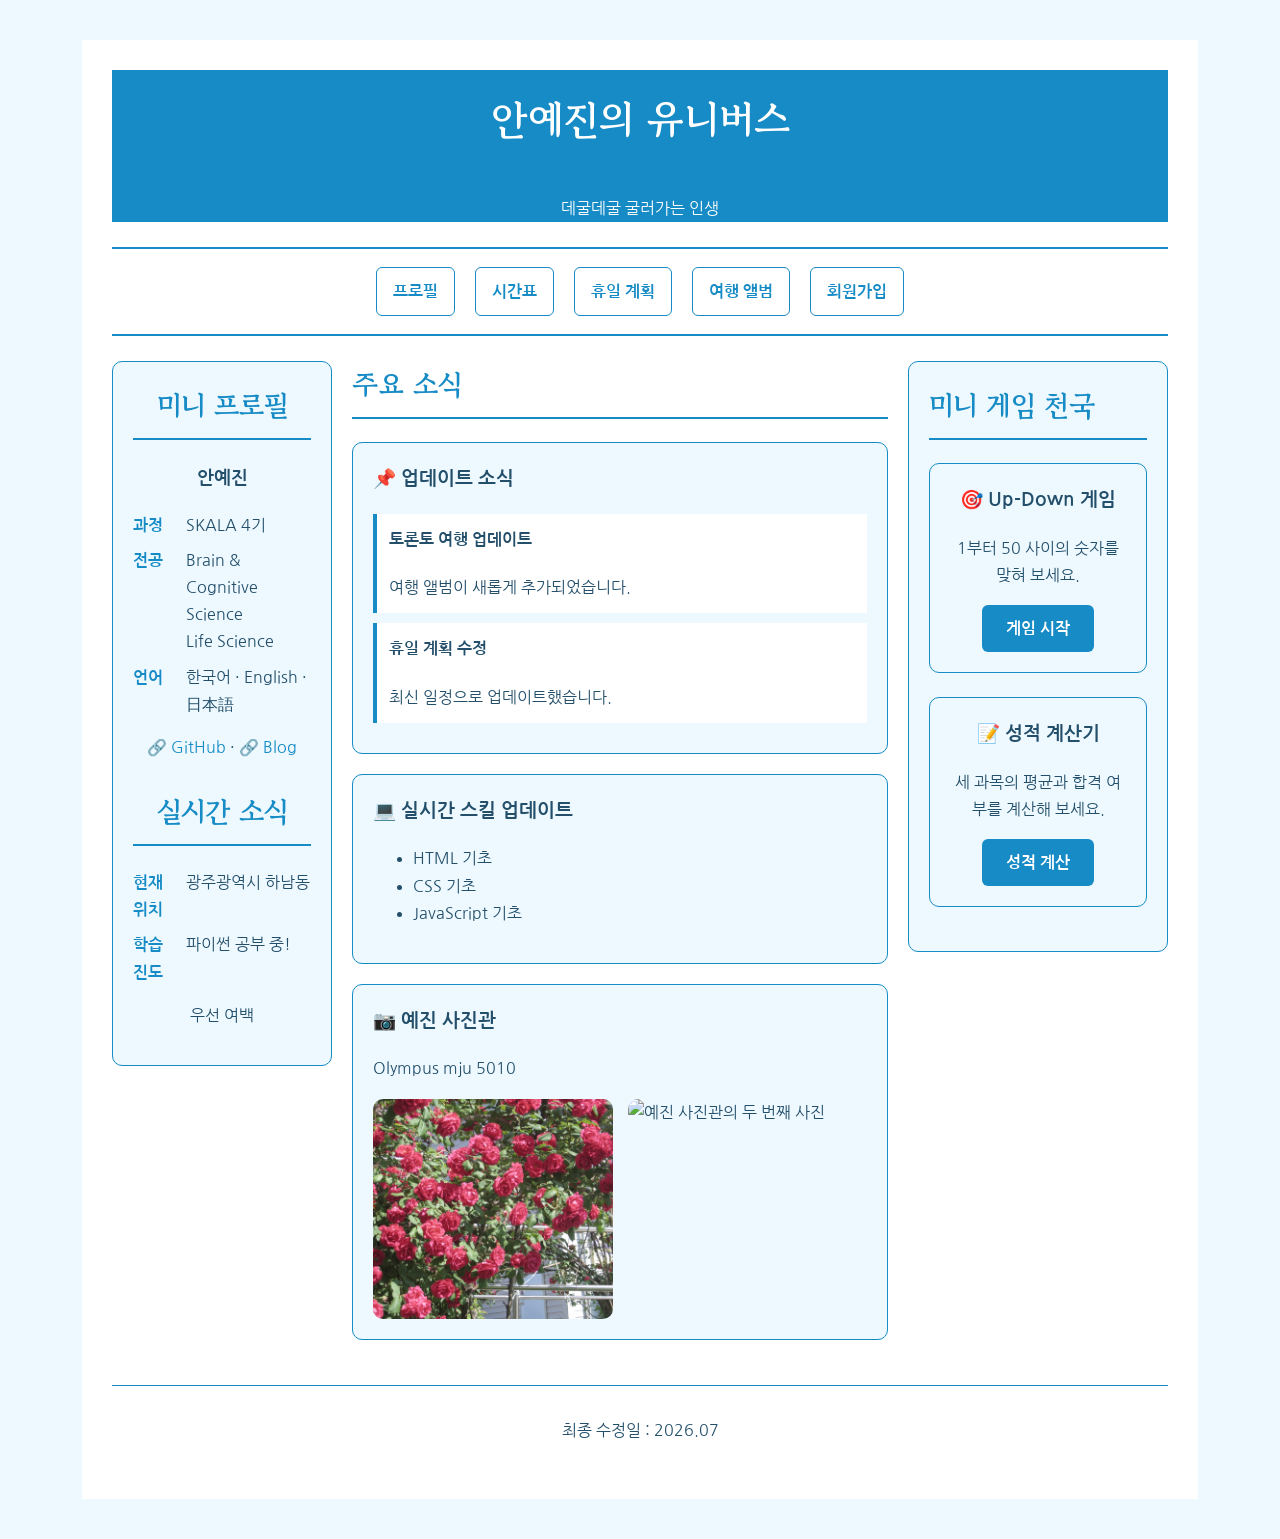
==== commit 4d03d651: "게임 구현만 일단" ====
--- a/html/index.html
+++ b/html/index.html
@@ -46,10 +46,26 @@
                     </dl>
 
                     <p class="profile-links">
-                        <a href="https://github.com/yejin-ahn-pixel">GitHub</a>
+                        <a href="https://github.com/yejin-ahn-pixel">🔗 GitHub</a>
                         ·
-                        <a href="https://infobox71443.tistory.com">Blog</a>
+                        <a href="https://infobox71443.tistory.com">🔗 Blog</a>
                     </p>
+                </section>
+                
+                <br>
+
+                <section class="home-profile">
+                    <h2>실시간 소식</h2>
+
+                    <dl class="mini-profile-info">
+                        <dt>현재 위치</dt>
+                        <dd>광주광역시 하남동</dd>
+
+                        <dt>학습 진도</dt>
+                        <dd>파이썬 공부 중!</dd>
+                    </dl>
+
+                    <p> 우선 여백</p>
                 </section>
             </aside>
 
@@ -60,7 +76,7 @@
                     <h3>📌 업데이트 소식</h3>
 
                     <div class="notice">
-                        <h4>아이치 여행 업데이트</h4>
+                        <h4>토론토 여행 업데이트</h4>
                         <p>여행 앨범이 새롭게 추가되었습니다.</p>
                     </div>
 
--- a/css/style.css
+++ b/css/style.css
@@ -119,6 +119,8 @@
     background-color: #168bc5;
     border: 1px solid #168bc5;
     border-radius: 6px;
+
+    transition: color 0.2s, background-color 0.2s;
 }
 
 .bottom-navigation a:hover {
@@ -164,6 +166,8 @@
 
     border: 0;
     border-radius: 6px;
+
+    transition: background-color 0.2s;
 }
 
 .practice-card button:hover,
@@ -293,6 +297,8 @@
     cursor: pointer;
     border: 1px solid #168bc5;
     border-radius: 6px;
+
+    transition: color 0.2s, background-color 0.2s;
 }
 
 input[type="submit"] {
@@ -356,11 +362,76 @@
 }
 
 /* 휴일 카드 움직임 */
-.schedule-card {
+.holiday-layout {
+    display: grid;
+    grid-template-columns: 260px 1fr;
+    gap: 20px;
+}
+
+.holiday-aside {
+    align-self: start;
+}
+
+.holiday-main {
+    padding: 0;
+}
+
+.holiday-note {
+    margin-bottom: 20px;
+    padding: 18px;
+
+    background-color: #ffffff;
+    border: 1px solid #168bc5;
+    border-radius: 10px;
+}
+
+.holiday-note h2 {
+    font-size: 22px;
+}
+
+.holiday-note ul,
+.holiday-note p {
+    margin-bottom: 0;
+}
+
+.holiday-checklist p {
+    margin-bottom: 8px;
+}
+
+.holiday-checklist p:last-child {
+    margin-bottom: 0;
+}
+
+.holiday-checklist input:checked + label {
+    color: #234f6b;
+    text-decoration: line-through;
+}
+
+.holiday-card {
+    margin-bottom: 20px;
+    padding: 20px;
+
+    background-color: #eef9ff;
+    border-left: 5px solid #168bc5;
+    border-radius: 10px;
+
     transition: transform 0.2s;
 }
 
-.schedule-card:hover {
+.holiday-card h2 {
+    font-size: 24px;
+}
+
+.holiday-card ul {
+    margin-bottom: 0;
+    padding-left: 24px;
+}
+
+.holiday-card > p {
+    margin-bottom: 0;
+}
+
+.holiday-card:hover {
     transform: translateX(5px);
 }
 
@@ -374,6 +445,10 @@
     background-color: #ffffff;
 }
 
+.home-header {
+    animation: fadeIn 0.8s ease;
+}
+
 .home-navigation {
     display: flex;
     justify-content: center;
@@ -391,6 +466,8 @@
     background-color: #ffffff;
     border: 1px solid #168bc5;
     border-radius: 6px;
+
+    transition: color 0.2s, background-color 0.2s;
 }
 
 .home-navigation a:hover {
@@ -491,7 +568,8 @@
     }
 
     .home-layout,
-    .profile-grid {
+    .profile-grid,
+    .holiday-layout {
         grid-template-columns: 1fr;
     }
 }
@@ -501,3 +579,15 @@
         grid-template-columns: 1fr;
     }
 }
+
+@keyframes fadeIn {
+    from {
+        opacity: 0;
+        transform: translateY(-10px);
+    }
+
+    to {
+        opacity: 1;
+        transform: translateY(0);
+    }
+}
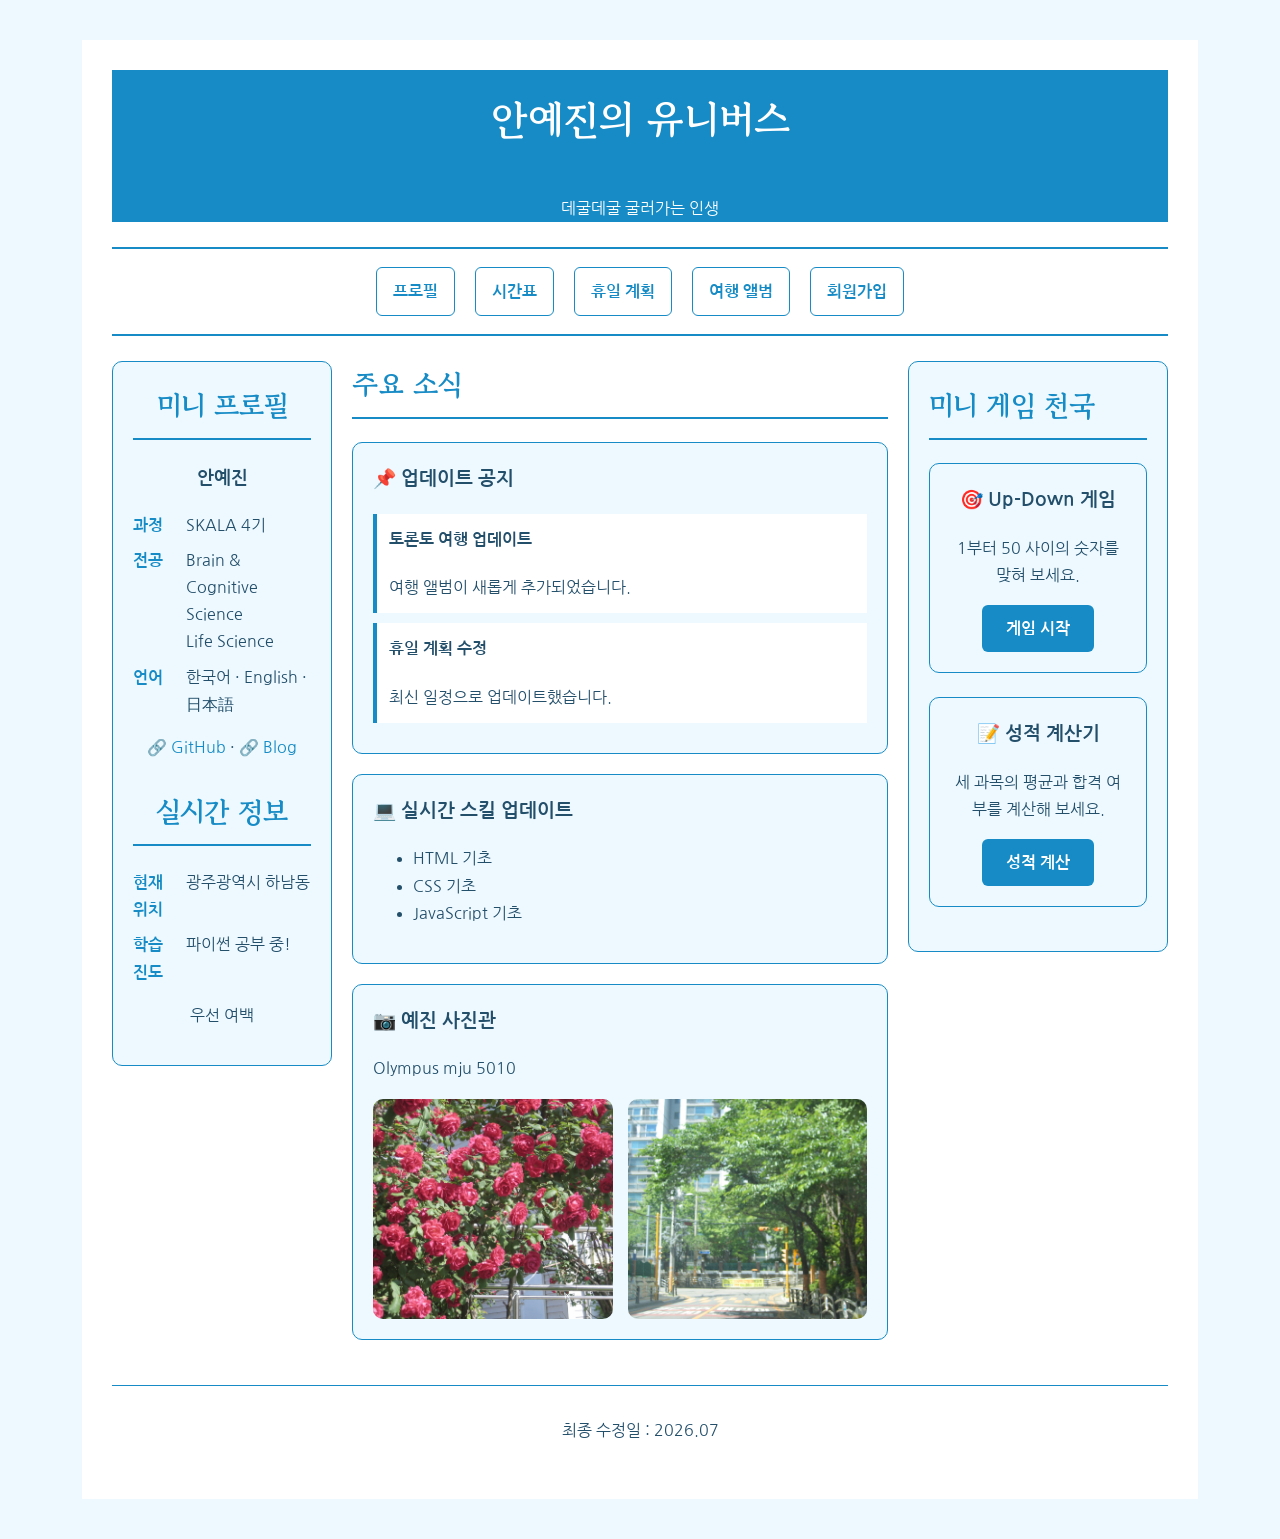
==== commit 6f66b3c9: "모달에 넣을 이미지, 게임 코드 리뷰 함" ====
--- a/html/index.html
+++ b/html/index.html
@@ -55,7 +55,7 @@
                 <br>
 
                 <section class="home-profile">
-                    <h2>실시간 소식</h2>
+                    <h2>실시간 정보</h2>
 
                     <dl class="mini-profile-info">
                         <dt>현재 위치</dt>
@@ -73,7 +73,7 @@
                 <h2>주요 소식</h2>
 
                 <section class="home-card">
-                    <h3>📌 업데이트 소식</h3>
+                    <h3>📌 업데이트 공지</h3>
 
                     <div class="notice">
                         <h4>토론토 여행 업데이트</h4>
@@ -107,7 +107,7 @@
 
                         <img
                             class="gallery-image"
-                            src="../media/사진관 (2).JPG"
+                            src="../media/사진관 (2).JPG"
                             alt="예진 사진관의 두 번째 사진"
                         >
                     </div>
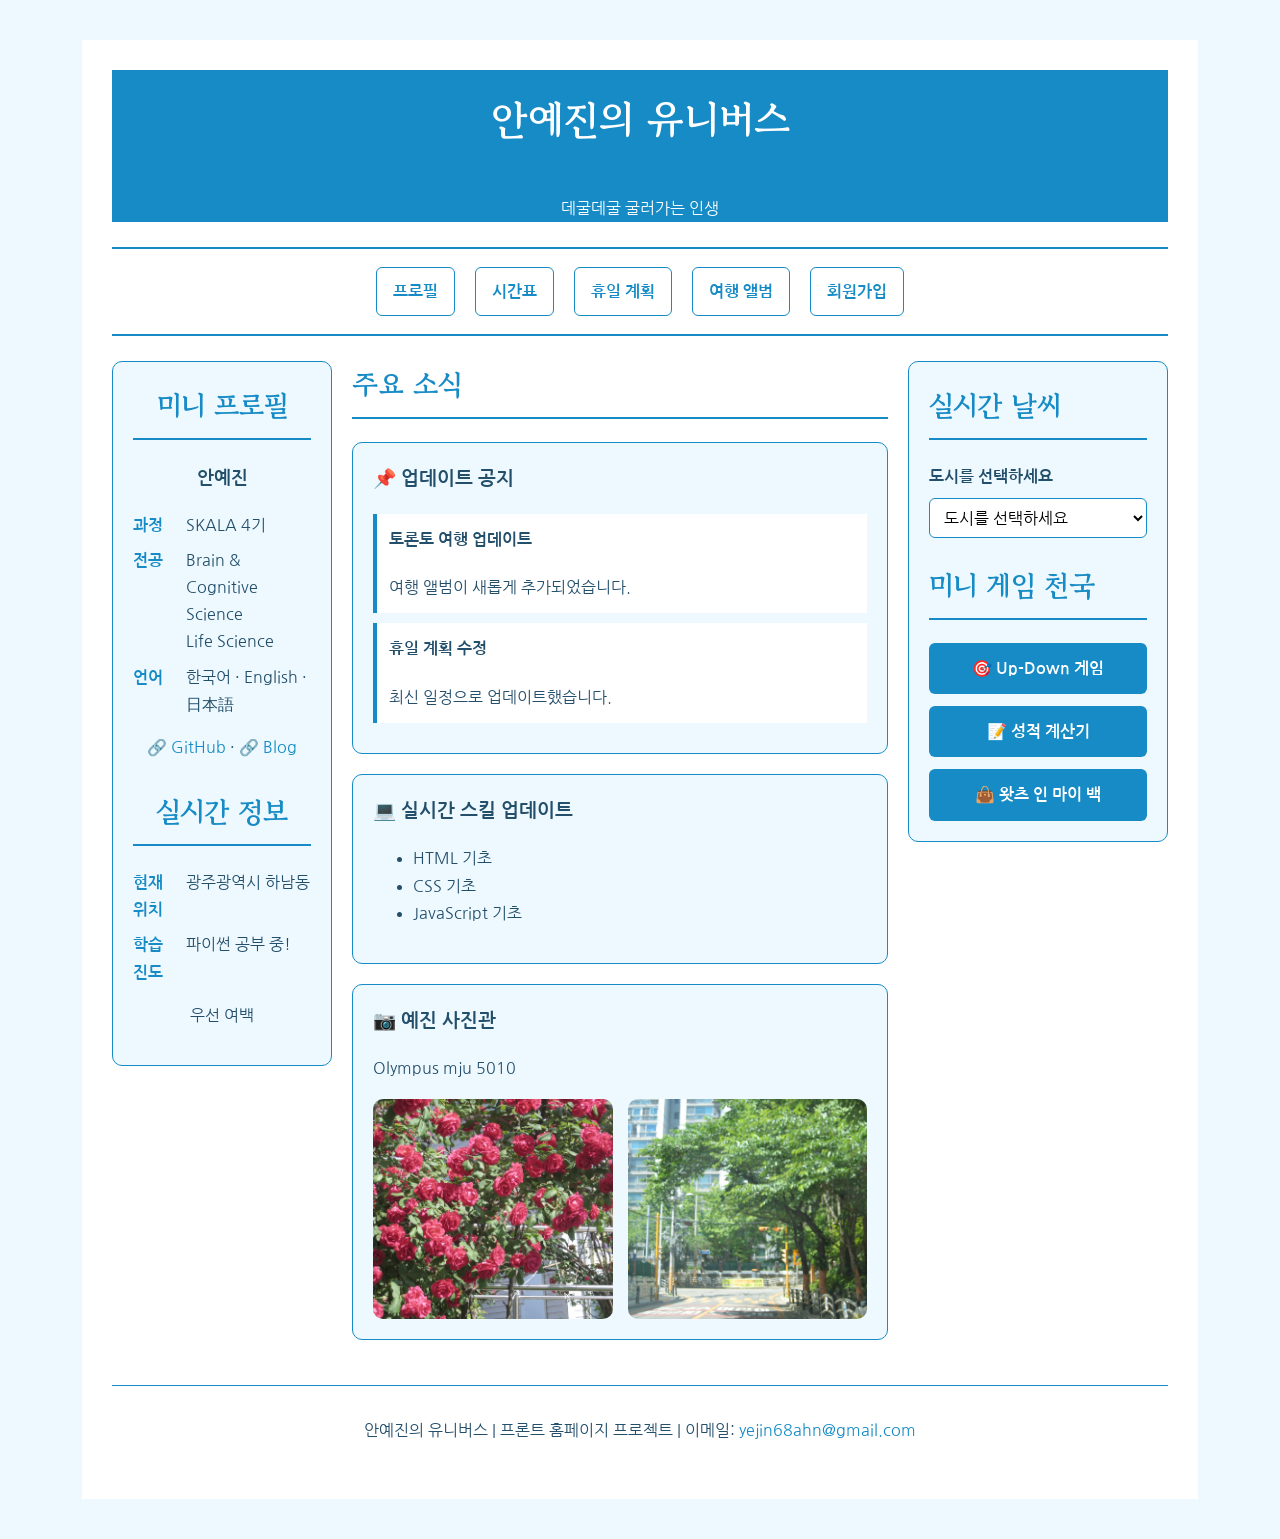
==== commit be933bdc: "날씨 등 기능 구현 완료. footer 정리" ====
--- a/html/index.html
+++ b/html/index.html
@@ -10,6 +10,8 @@
     <link rel="stylesheet" href="../css/style.css">
     <script src="../script/upDown.js" defer></script>
     <script src="../script/grade.js" defer></script>
+    <script src="../script/bag.js" defer></script>
+    <script type="module" src="../script/realtimeInfo.js"></script>
 </head>
 
 
@@ -115,23 +117,29 @@
             </main>
 
             <aside class="home-sidebar">
-                <h2>미니 게임 천국</h2>
-                <section class="practice-card" aria-labelledby="up-down-title">
-                    <h3 id="up-down-title">🎯 Up-Down 게임</h3>
-                    <p>1부터 50 사이의 숫자를 맞혀 보세요.</p>
-                    <button id="up-down-start" type="button">게임 시작</button>
+                <section class="weather-selector" aria-labelledby="weather-title">
+                    <h2 id="weather-title">실시간 날씨</h2>
+                    <label for="city-select">도시를 선택하세요</label>
+                    <select id="city-select">
+                        <option value="">도시를 선택하세요</option>
+                        <option value="seoul">서울 🇰🇷</option>
+                        <option value="nara">나라 🇯🇵</option>
+                        <option value="toronto">토론토 🇨🇦</option>
+                    </select>
+                    <div id="city-result" aria-live="polite"></div>
                 </section>
 
-                <section class="practice-card" aria-labelledby="grade-title">
-                    <h3 id="grade-title">📝 성적 계산기</h3>
-                    <p>세 과목의 평균과 합격 여부를 계산해 보세요.</p>
-                    <button id="grade-start" type="button">성적 계산</button>
-                </section>
+                <h2>미니 게임 천국</h2>
+                <div class="game-list">
+                    <button id="up-down-start" type="button">🎯 Up-Down 게임</button>
+                    <button id="grade-start" type="button">📝 성적 계산기</button>
+                    <button id="bag-start" type="button">👜 왓츠 인 마이 백</button>
+                </div>
             </aside>
         </div>
 
         <footer>
-            <p>최종 수정일 : 2026.07</p>
+            <p>안예진의 유니버스 | 프론트 홈페이지 프로젝트 | 이메일: <a href="mailto:yejin68ahn@gmail.com">yejin68ahn@gmail.com</a></p>
         </footer>
     </div>
 </body>
--- a/css/style.css
+++ b/css/style.css
@@ -1,7 +1,4 @@
-/* ========================================
-   전체 기본 설정
-======================================== */
-
+/* 바디 설정 & 페이지 전체 */
 * {
     box-sizing: border-box;
 }
@@ -16,10 +13,7 @@
     background-color: #eef9ff;
 }
 
-
-/* ========================================
-   제목
-======================================== */
+/* 제목 규칙 통일 */
 
 h1 {
     margin-top: 0;
@@ -45,9 +39,7 @@
 }
 
 
-/* ========================================
-   링크
-======================================== */
+/* 링크 css */
 
 a {
     color: #168bc5;
@@ -58,10 +50,7 @@
     text-decoration: underline;
 }
 
-
-/* ========================================
-   전체 콘텐츠 박스
-======================================== */
+/* 컨테이너 - 컨텐츠박스 */
 
 .container {
     width: 90%;
@@ -76,9 +65,7 @@
 }
 
 
-/* ========================================
-   공통 영역
-======================================== */
+/* 헤더, 메인, 등 */
 
 header,
 main,
@@ -129,34 +116,52 @@
 }
 
 
-/* ========================================
-   이미지
-======================================== */
+/* 이미지 */
 
 img {
     max-width: 100%;
 }
 
 
-/* JS 게임 실습 카드 */
-
-.practice-card {
+/* JS 게임 실행 버튼 */
+
+.weather-selector {
     margin-bottom: 24px;
-    padding: 20px;
-
-    text-align: center;
-    background-color: #eef9ff;
-
-    border: 1px solid #168bc5;
-    border-radius: 10px;
-}
-
-.practice-card h3 {
-    margin-top: 0;
-}
-
-.practice-card button {
-    padding: 10px 24px;
+}
+
+.weather-selector label {
+    display: block;
+    margin-bottom: 8px;
+    font-weight: bold;
+}
+
+.weather-selector select {
+    font: inherit;
+    background-color: #ffffff;
+}
+
+#city-result:not(:empty) {
+    margin-top: 12px;
+    padding: 12px;
+    line-height: 1.6;
+    background-color: #ffffff;
+    border: 1px solid #168bc5;
+    border-radius: 6px;
+}
+
+.city-country {
+    margin-left: 4px;
+    color: #234f6b;
+}
+
+.game-list {
+    display: grid;
+    gap: 12px;
+}
+
+.game-list button {
+    width: 100%;
+    padding: 12px 16px;
 
     font: inherit;
     font-weight: bold;
@@ -167,12 +172,13 @@
     border: 0;
     border-radius: 6px;
 
-    transition: background-color 0.2s;
-}
-
-.practice-card button:hover,
-.practice-card button:focus-visible {
+    transition: background-color 0.2s, transform 0.2s;
+}
+
+.game-list button:hover,
+.game-list button:focus-visible {
     background-color: #234f6b;
+    transform: translateY(-2px);
 }
 
 /* 여행 앨범 이미지 카드 스타일 */
@@ -361,6 +367,27 @@
     border: 1px solid #168bc5;
 }
 
+.class-table thead th {
+    color: #ffffff;
+    background-color: #168bc5;
+}
+
+.class-table tbody th {
+    background-color: #eef9ff;
+}
+
+.class-table .self-study-row th,
+.class-table .self-study-row td {
+    font-weight: bold;
+    background-color: #f3efff;
+}
+
+.class-table .lunch-row th,
+.class-table .lunch-row td {
+    font-weight: bold;
+    background-color: #fff4d6;
+}
+
 /* 휴일 카드 움직임 */
 .holiday-layout {
     display: grid;
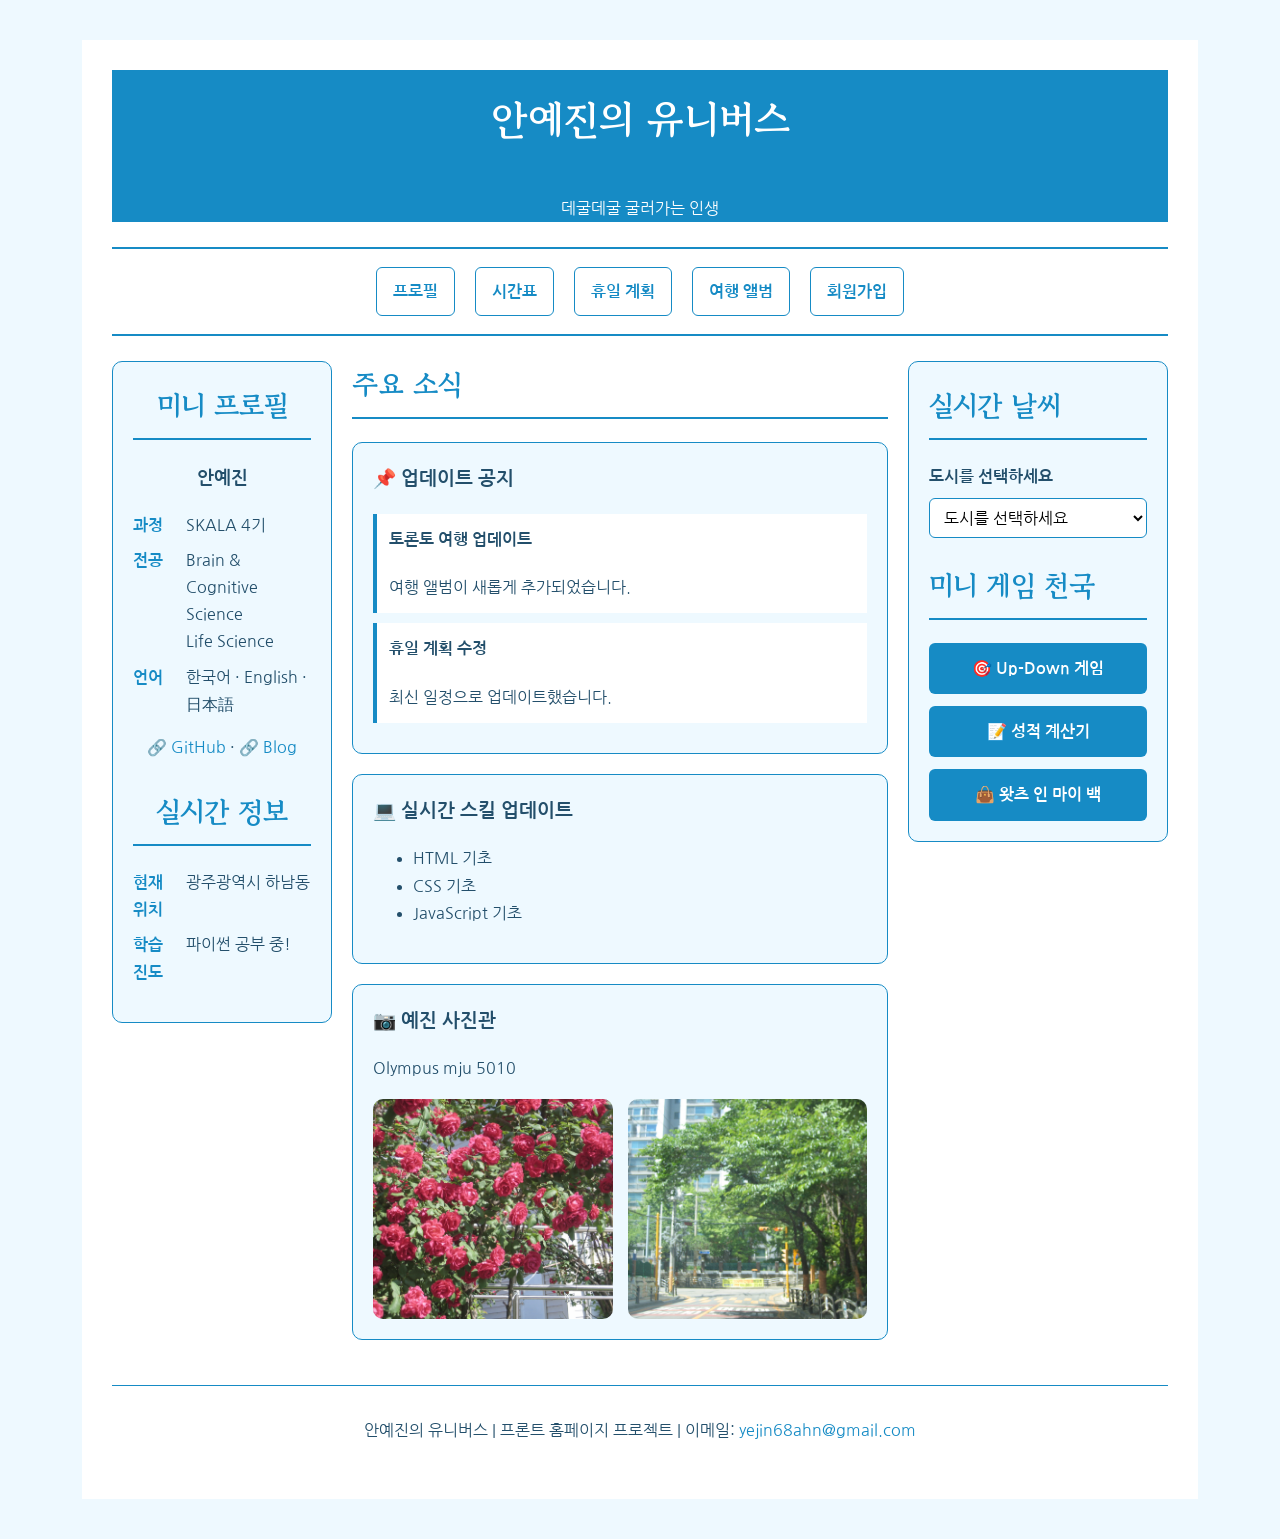
==== commit a3349c0b: "여백 수정" ====
--- a/html/index.html
+++ b/html/index.html
@@ -1,12 +1,14 @@
 <!DOCTYPE html>
 <html lang="ko">
+
 <head>
     <meta charset="UTF-8">
     <meta name="viewport" content="width=device-width, initial-scale=1.0">
     <title>홈페이지</title>
     <link rel="preconnect" href="https://fonts.googleapis.com">
     <link rel="preconnect" href="https://fonts.gstatic.com" crossorigin>
-    <link href="https://fonts.googleapis.com/css2?family=Gowun+Batang&family=Nanum+Gothic:wght@400;700&display=swap" rel="stylesheet">
+    <link href="https://fonts.googleapis.com/css2?family=Gowun+Batang&family=Nanum+Gothic:wght@400;700&display=swap"
+        rel="stylesheet">
     <link rel="stylesheet" href="../css/style.css">
     <script src="../script/upDown.js" defer></script>
     <script src="../script/grade.js" defer></script>
@@ -53,7 +55,7 @@
                         <a href="https://infobox71443.tistory.com">🔗 Blog</a>
                     </p>
                 </section>
-                
+
                 <br>
 
                 <section class="home-profile">
@@ -66,8 +68,6 @@
                         <dt>학습 진도</dt>
                         <dd>파이썬 공부 중!</dd>
                     </dl>
-
-                    <p> 우선 여백</p>
                 </section>
             </aside>
 
@@ -101,17 +101,9 @@
                     <h3>📷 예진 사진관</h3>
                     <p>Olympus mju 5010</p>
                     <div class="gallery">
-                        <img
-                            class="gallery-image"
-                            src="../media/사진관 (1).JPG"
-                            alt="예진 사진관의 첫 번째 사진"
-                        >
+                        <img class="gallery-image" src="../media/사진관 (1).JPG" alt="예진 사진관의 첫 번째 사진">
 
-                        <img
-                            class="gallery-image"
-                            src="../media/사진관 (2).JPG"
-                            alt="예진 사진관의 두 번째 사진"
-                        >
+                        <img class="gallery-image" src="../media/사진관 (2).JPG" alt="예진 사진관의 두 번째 사진">
                     </div>
                 </section>
             </main>
@@ -143,4 +135,5 @@
         </footer>
     </div>
 </body>
-</html>
+
+</html>
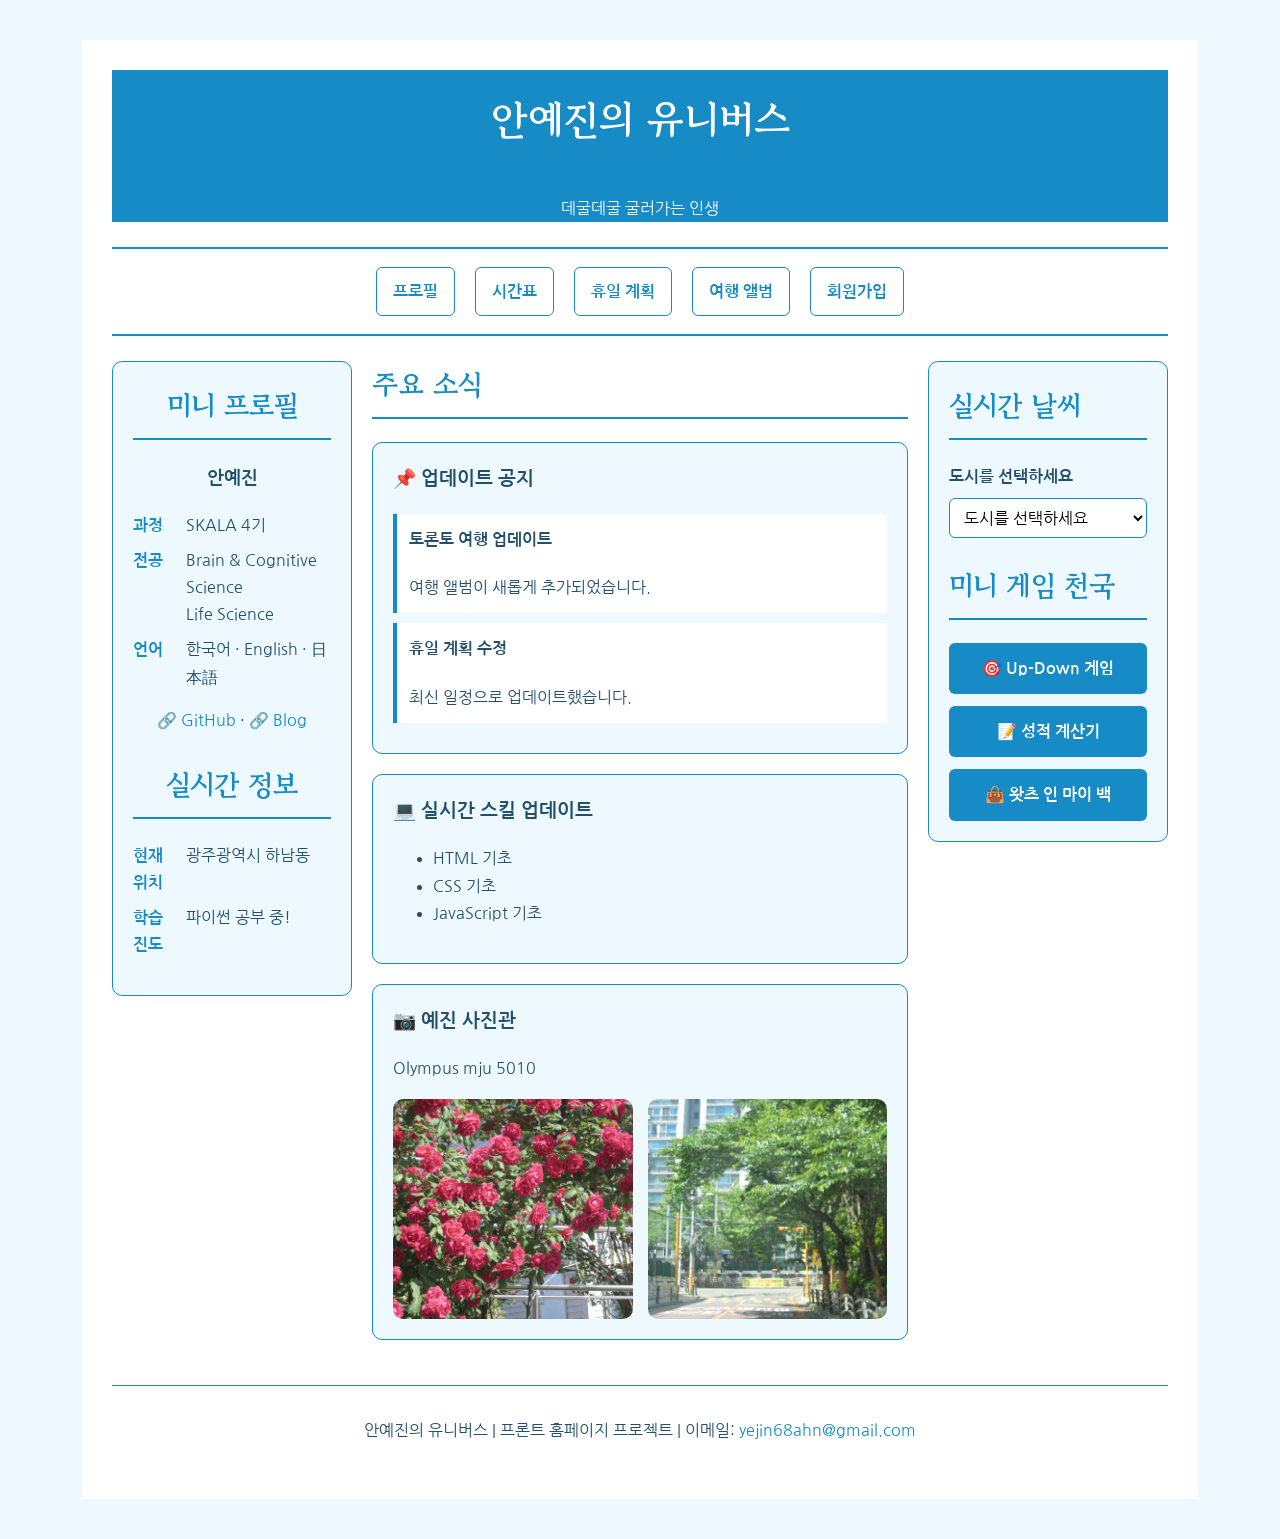
==== commit ab966346: "과제 필수 요구사항 보완" ====
--- a/html/index.html
+++ b/html/index.html
@@ -4,7 +4,7 @@
 <head>
     <meta charset="UTF-8">
     <meta name="viewport" content="width=device-width, initial-scale=1.0">
-    <title>홈페이지</title>
+    <title>Welcome SKALA | 안예진의 유니버스</title>
     <link rel="preconnect" href="https://fonts.googleapis.com">
     <link rel="preconnect" href="https://fonts.gstatic.com" crossorigin>
     <link href="https://fonts.googleapis.com/css2?family=Gowun+Batang&family=Nanum+Gothic:wght@400;700&display=swap"
@@ -136,4 +136,4 @@
     </div>
 </body>
 
-</html>+</html>
--- a/css/style.css
+++ b/css/style.css
@@ -504,12 +504,14 @@
 }
 
 .home-layout {
-    display: grid;
-    grid-template-columns: 220px 1fr 260px;
+    display: flex;
     gap: 20px;
+    align-items: flex-start;
 }
 
 .home-main {
+    flex: 1;
+    min-width: 0;
     padding: 0;
 }
 
@@ -522,6 +524,7 @@
 }
 
 .home-sidebar {
+    flex: 0 0 240px;
     align-self: start;
 }
 
@@ -594,7 +597,6 @@
         flex-wrap: wrap;
     }
 
-    .home-layout,
     .profile-grid,
     .holiday-layout {
         grid-template-columns: 1fr;
@@ -602,6 +604,19 @@
 }
 
 @media (max-width: 786px) {
+    .home-layout {
+        flex-direction: column;
+    }
+
+    .home-sidebar,
+    .home-main {
+        width: 100%;
+    }
+
+    .home-sidebar {
+        flex-basis: auto;
+    }
+
     .trip-list {
         grid-template-columns: 1fr;
     }
